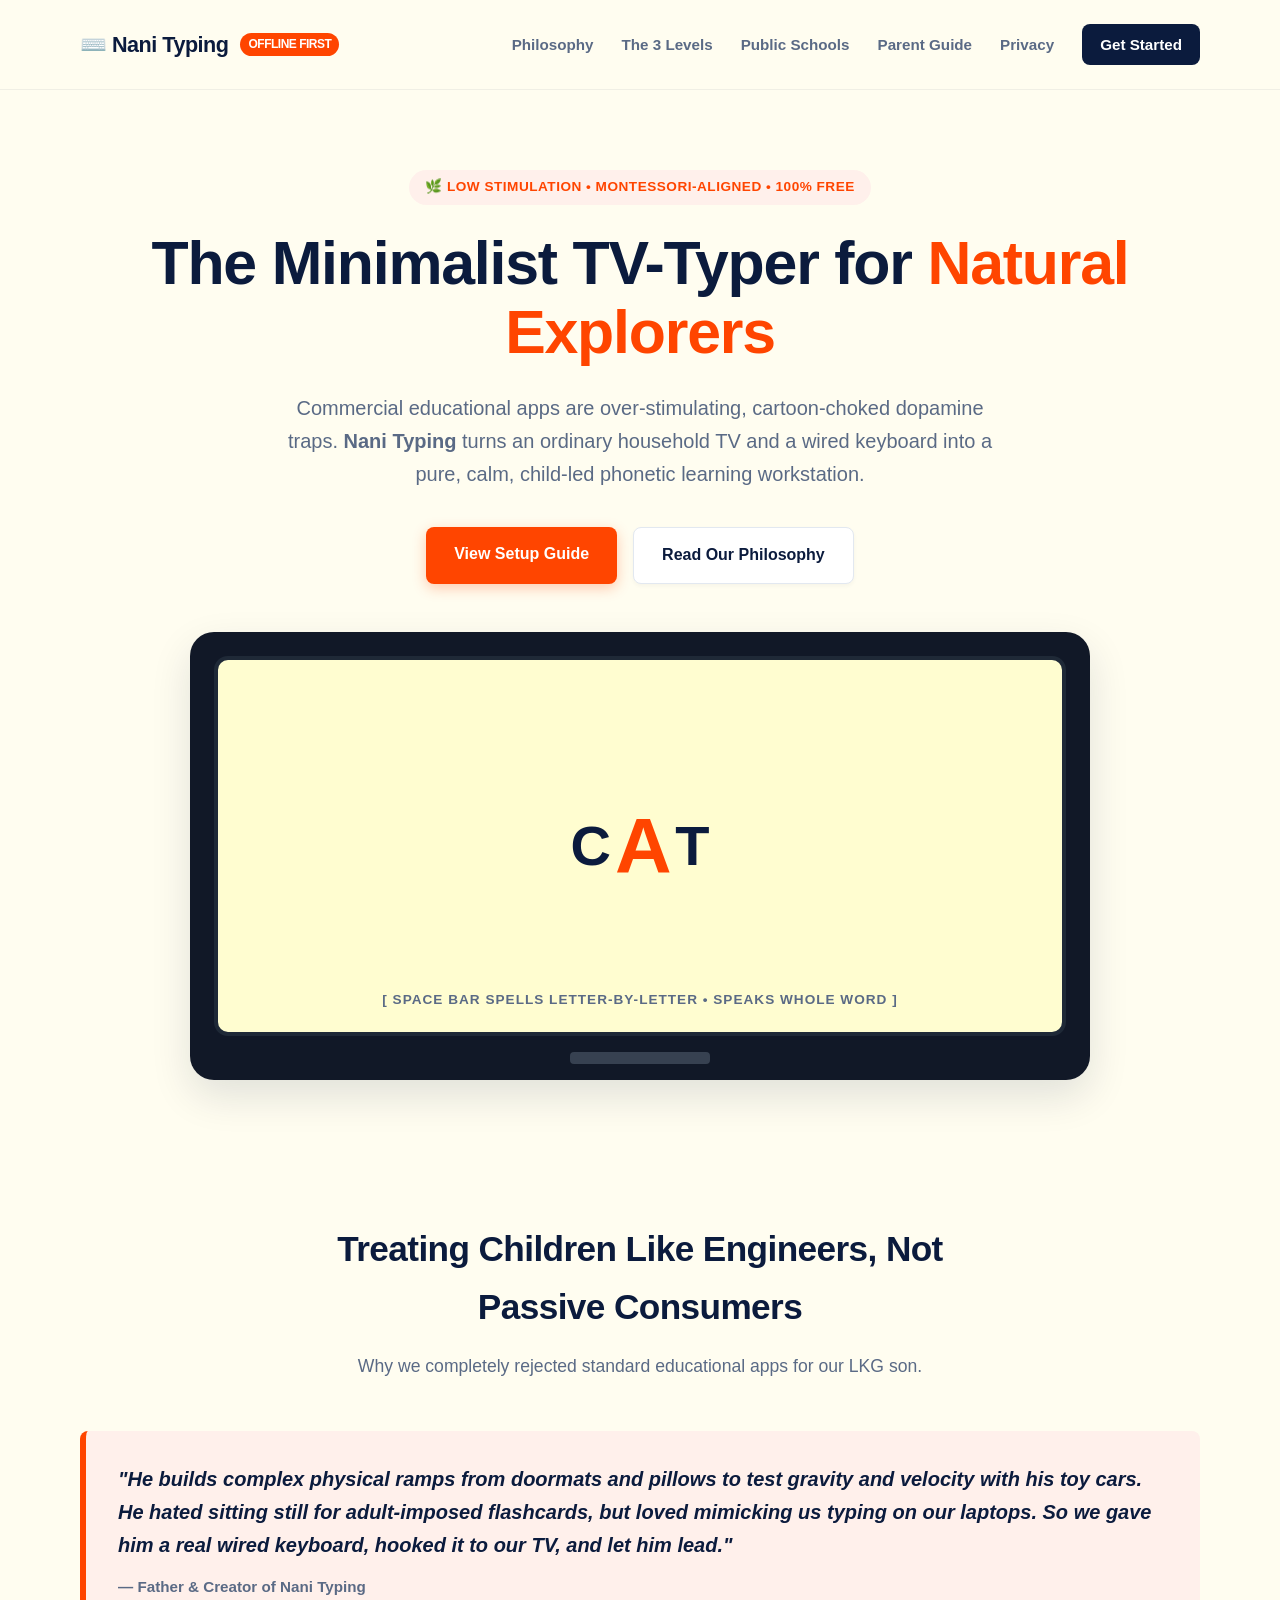
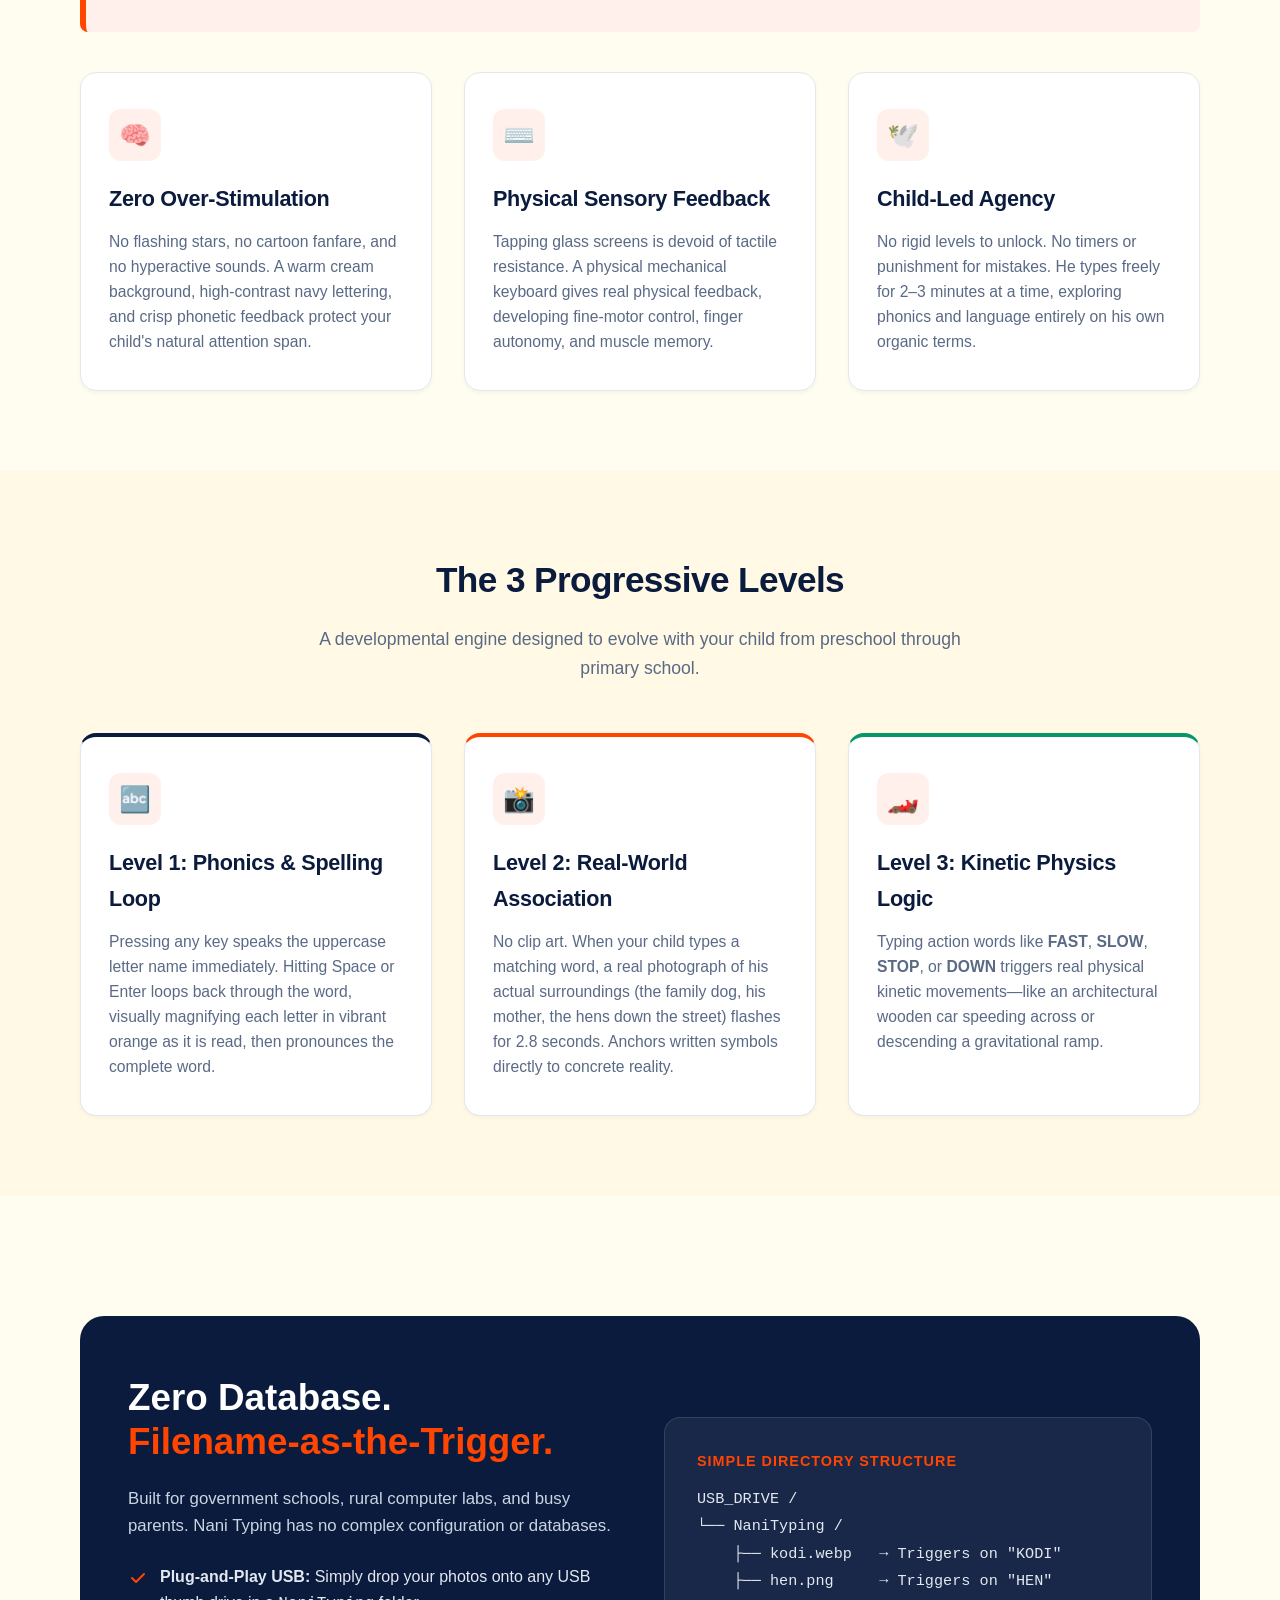
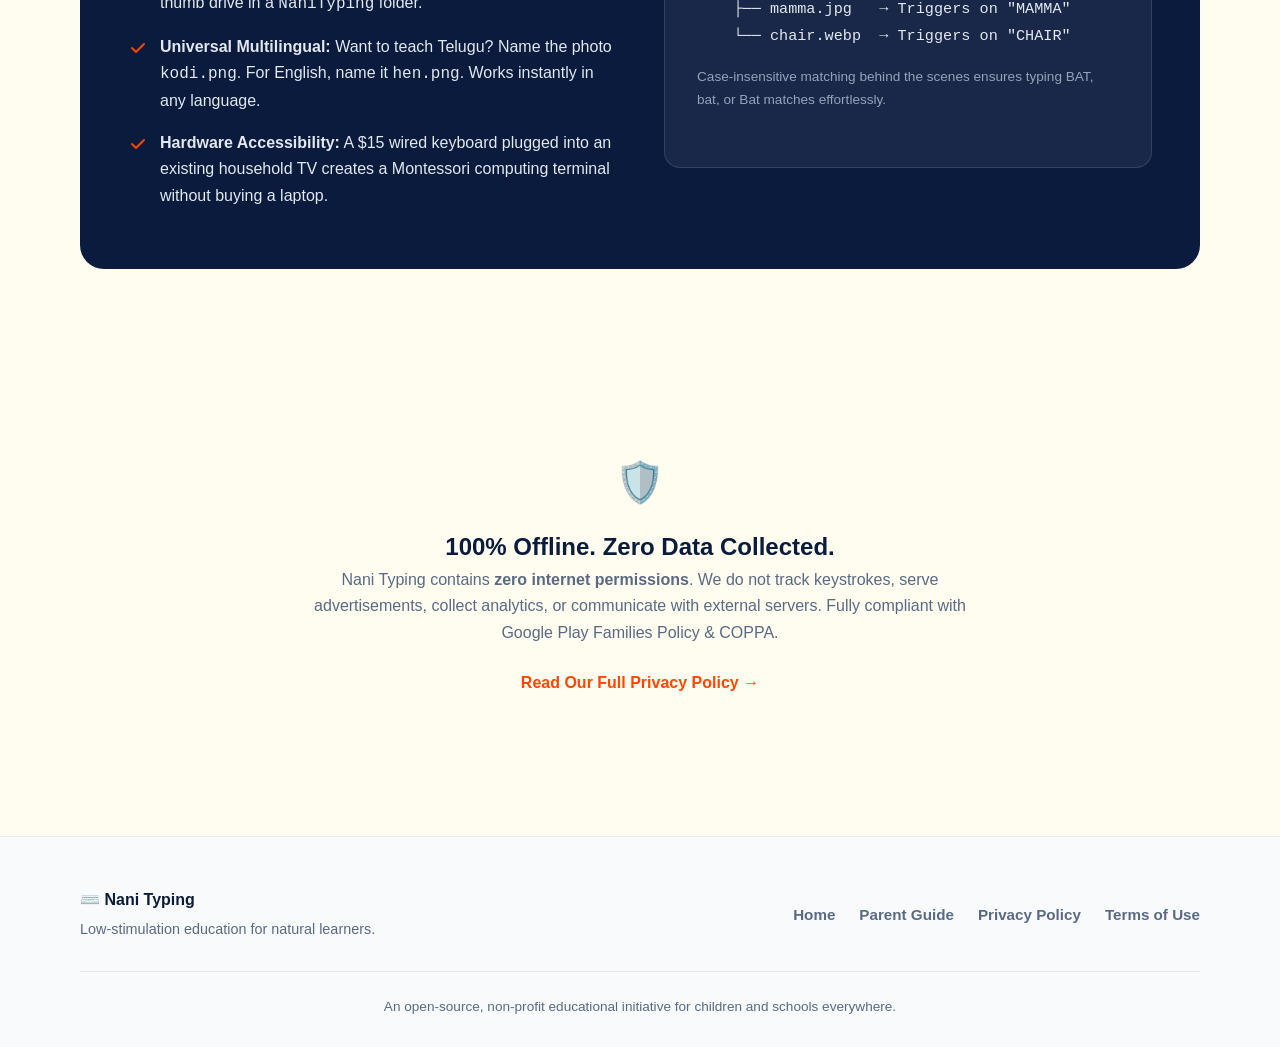
==== website/index.html @ 61b379a6 "feat: initial commit of Nani Typing (Levels 1-3, website, and docs)" ====
<!DOCTYPE html>
<html lang="en">
<head>
  <meta charset="UTF-8">
  <meta name="viewport" content="width=device-width, initial-scale=1.0">
  <title>Nani Typing — The Minimalist TV-Typer for Young Explorers</title>
  <meta name="description" content="A low-stimulation, child-led phonetic typing terminal for Android TV and physical keyboards. Zero cartoons, zero ads, 100% offline.">
  <link rel="stylesheet" href="styles.css">
  <link rel="icon" href="data:image/svg+xml,<svg xmlns='http://www.w3.org/2000/svg' viewBox='0 0 100 100'><text y='.9em' font-size='90'>⌨️</text></svg>">
</head>
<body>

  <!-- Site Navigation -->
  <header class="site-header">
    <div class="container nav-wrap">
      <a href="index.html" class="brand">
        ⌨️ Nani Typing <span class="brand-badge">Offline First</span>
      </a>
      <nav class="main-nav">
        <a href="#philosophy">Philosophy</a>
        <a href="#features">The 3 Levels</a>
        <a href="#schools">Public Schools</a>
        <a href="guide.html">Parent Guide</a>
        <a href="privacy.html">Privacy</a>
        <a href="guide.html" class="btn-nav">Get Started</a>
      </nav>
    </div>
  </header>

  <!-- Hero Section -->
  <section class="hero">
    <div class="container">
      <div class="hero-pill">🌿 Low Stimulation • Montessori-Aligned • 100% Free</div>
      <h1>The Minimalist TV-Typer for <span class="highlight">Natural Explorers</span></h1>
      <p class="lead">
        Commercial educational apps are over-stimulating, cartoon-choked dopamine traps. 
        <strong>Nani Typing</strong> turns an ordinary household TV and a wired keyboard into a pure, calm, child-led phonetic learning workstation.
      </p>

      <div class="hero-actions">
        <a href="guide.html" class="btn-primary">View Setup Guide</a>
        <a href="#philosophy" class="btn-secondary">Read Our Philosophy</a>
      </div>

      <!-- TV Mockup Stage -->
      <div class="tv-stage">
        <div class="tv-screen">
          <div class="screen-text">
            <span class="screen-letter">C</span>
            <span class="screen-letter active">A</span>
            <span class="screen-letter">T</span>
          </div>
          <!-- Kinetic tactile indicator -->
          <div style="position: absolute; bottom: 20px; font-size: 0.85rem; color: #5A6A85; font-weight: 700; text-transform: uppercase; letter-spacing: 1px;">
            [ Space bar spells letter-by-letter &bull; Speaks whole word ]
          </div>
        </div>
        <div class="tv-stand"></div>
      </div>
    </div>
  </section>

  <!-- Philosophy & Origin Story -->
  <section id="philosophy">
    <div class="container">
      <div class="section-head">
        <h2>Treating Children Like Engineers, Not Passive Consumers</h2>
        <p>Why we completely rejected standard educational apps for our LKG son.</p>
      </div>

      <div class="quote-box">
        <p>
          "He builds complex physical ramps from doormats and pillows to test gravity and velocity with his toy cars. 
          He hated sitting still for adult-imposed flashcards, but loved mimicking us typing on our laptops. 
          So we gave him a real wired keyboard, hooked it to our TV, and let him lead."
        </p>
        <cite>— Father & Creator of Nani Typing</cite>
      </div>

      <div class="grid-3">
        <div class="card">
          <div class="card-icon">🧠</div>
          <h3>Zero Over-Stimulation</h3>
          <p>
            No flashing stars, no cartoon fanfare, and no hyperactive sounds. A warm cream background, high-contrast navy lettering, and crisp phonetic feedback protect your child's natural attention span.
          </p>
        </div>

        <div class="card">
          <div class="card-icon">⌨️</div>
          <h3>Physical Sensory Feedback</h3>
          <p>
            Tapping glass screens is devoid of tactile resistance. A physical mechanical keyboard gives real physical feedback, developing fine-motor control, finger autonomy, and muscle memory.
          </p>
        </div>

        <div class="card">
          <div class="card-icon">🕊️</div>
          <h3>Child-Led Agency</h3>
          <p>
            No rigid levels to unlock. No timers or punishment for mistakes. He types freely for 2–3 minutes at a time, exploring phonics and language entirely on his own organic terms.
          </p>
        </div>
      </div>
    </div>
  </section>

  <!-- The 3 Progressive Levels -->
  <section id="features" style="background: #FFF9E6;">
    <div class="container">
      <div class="section-head">
        <h2>The 3 Progressive Levels</h2>
        <p>A developmental engine designed to evolve with your child from preschool through primary school.</p>
      </div>

      <div class="grid-3">
        <div class="card" style="border-top: 4px solid var(--text-navy);">
          <div class="card-icon">🔤</div>
          <h3>Level 1: Phonics & Spelling Loop</h3>
          <p>
            Pressing any key speaks the uppercase letter name immediately. Hitting Space or Enter loops back through the word, visually magnifying each letter in vibrant orange as it is read, then pronounces the complete word.
          </p>
        </div>

        <div class="card" style="border-top: 4px solid var(--accent-orange);">
          <div class="card-icon">📸</div>
          <h3>Level 2: Real-World Association</h3>
          <p>
            No clip art. When your child types a matching word, a real photograph of his actual surroundings (the family dog, his mother, the hens down the street) flashes for 2.8 seconds. Anchors written symbols directly to concrete reality.
          </p>
        </div>

        <div class="card" style="border-top: 4px solid #059669;">
          <div class="card-icon">🏎️</div>
          <h3>Level 3: Kinetic Physics Logic</h3>
          <p>
            Typing action words like <strong>FAST</strong>, <strong>SLOW</strong>, <strong>STOP</strong>, or <strong>DOWN</strong> triggers real physical kinetic movements—like an architectural wooden car speeding across or descending a gravitational ramp.
          </p>
        </div>
      </div>
    </div>
  </section>

  <!-- Public Schools & Zero-Maintenance Architecture -->
  <section id="schools">
    <div class="container">
      <div class="arch-box">
        <div>
          <h2>Zero Database.<br><span>Filename-as-the-Trigger.</span></h2>
          <p>
            Built for government schools, rural computer labs, and busy parents. Nani Typing has no complex configuration or databases.
          </p>
          <ul class="arch-points">
            <li>
              <svg width="20" height="20" fill="currentColor" viewBox="0 0 20 20"><path fill-rule="evenodd" d="M16.707 5.293a1 1 0 010 1.414l-8 8a1 1 0 01-1.414 0l-4-4a1 1 0 011.414-1.414L8 12.586l7.293-7.293a1 1 0 011.414 0z" clip-rule="evenodd"></path></svg>
              <span><strong>Plug-and-Play USB:</strong> Simply drop your photos onto any USB thumb drive in a <code>NaniTyping</code> folder.</span>
            </li>
            <li>
              <svg width="20" height="20" fill="currentColor" viewBox="0 0 20 20"><path fill-rule="evenodd" d="M16.707 5.293a1 1 0 010 1.414l-8 8a1 1 0 01-1.414 0l-4-4a1 1 0 011.414-1.414L8 12.586l7.293-7.293a1 1 0 011.414 0z" clip-rule="evenodd"></path></svg>
              <span><strong>Universal Multilingual:</strong> Want to teach Telugu? Name the photo <code>kodi.png</code>. For English, name it <code>hen.png</code>. Works instantly in any language.</span>
            </li>
            <li>
              <svg width="20" height="20" fill="currentColor" viewBox="0 0 20 20"><path fill-rule="evenodd" d="M16.707 5.293a1 1 0 010 1.414l-8 8a1 1 0 01-1.414 0l-4-4a1 1 0 011.414-1.414L8 12.586l7.293-7.293a1 1 0 011.414 0z" clip-rule="evenodd"></path></svg>
              <span><strong>Hardware Accessibility:</strong> A $15 wired keyboard plugged into an existing household TV creates a Montessori computing terminal without buying a laptop.</span>
            </li>
          </ul>
        </div>
        <div style="background: rgba(255,255,255,0.06); padding: 32px; border-radius: 16px; border: 1px solid rgba(255,255,255,0.12);">
          <h4 style="color: var(--accent-orange); font-size: 0.9rem; text-transform: uppercase; margin-bottom: 12px; letter-spacing: 1px;">Simple Directory Structure</h4>
          <pre style="color: #E2E8F0; font-family: monospace; font-size: 0.95rem; line-height: 1.8;">
USB_DRIVE /
└── NaniTyping /
    ├── kodi.webp   → Triggers on "KODI"
    ├── hen.png     → Triggers on "HEN"
    ├── mamma.jpg   → Triggers on "MAMMA"
    └── chair.webp  → Triggers on "CHAIR"</pre>
          <p style="font-size: 0.85rem; color: #94A3B8; margin-top: 16px;">
            Case-insensitive matching behind the scenes ensures typing BAT, bat, or Bat matches effortlessly.
          </p>
        </div>
      </div>
    </div>
  </section>

  <!-- Privacy & Trust -->
  <section style="text-align: center; padding: 60px 0;">
    <div class="container" style="max-width: 680px;">
      <div style="font-size: 2.5rem; margin-bottom: 12px;">🛡️</div>
      <h2>100% Offline. Zero Data Collected.</h2>
      <p style="color: var(--text-muted); margin-bottom: 24px;">
        Nani Typing contains <strong>zero internet permissions</strong>. We do not track keystrokes, serve advertisements, collect analytics, or communicate with external servers. Fully compliant with Google Play Families Policy & COPPA.
      </p>
      <a href="privacy.html" style="color: var(--accent-orange); font-weight: 700; text-decoration: none;">Read Our Full Privacy Policy &rarr;</a>
    </div>
  </section>

  <!-- Site Footer -->
  <footer class="site-footer">
    <div class="container">
      <div class="footer-wrap">
        <div>
          <strong>⌨️ Nani Typing</strong>
          <p style="font-size: 0.9rem; color: var(--text-muted); margin-top: 4px;">Low-stimulation education for natural learners.</p>
        </div>
        <div class="footer-links">
          <a href="index.html">Home</a>
          <a href="guide.html">Parent Guide</a>
          <a href="privacy.html">Privacy Policy</a>
          <a href="terms.html">Terms of Use</a>
        </div>
      </div>
      <div class="footer-copy">
        An open-source, non-profit educational initiative for children and schools everywhere.
      </div>
    </div>
  </footer>

</body>
</html>
---- website/styles.css ----
/* ==========================================================================
   Nani Typing — Minimalist Design System
   Aesthetic: Warm cream, deep navy, energetic tactile orange, high contrast.
   Zero cartoon over-stimulation; clean architectural clarity.
   ========================================================================== */

:root {
  --bg-cream: #FFFDF0;
  --bg-card: #FFFFFF;
  --text-navy: #0B1B3D;
  --text-muted: #5A6A85;
  --accent-orange: #FF4500;
  --accent-orange-soft: #FFF0EB;
  --border-subtle: #E2E8F0;
  --shadow-sm: 0 2px 4px rgba(11, 27, 61, 0.04);
  --shadow-md: 0 8px 24px rgba(11, 27, 61, 0.08);
  --shadow-lg: 0 16px 40px rgba(11, 27, 61, 0.12);
  --radius-sm: 8px;
  --radius-md: 16px;
  --radius-lg: 24px;
  --font-sans: -apple-system, BlinkMacSystemFont, "Segoe UI", Roboto, "Helvetica Neue", Arial, sans-serif;
  --max-width: 1120px;
}

* {
  box-sizing: border-box;
  margin: 0;
  padding: 0;
}

body {
  font-family: var(--font-sans);
  background-color: var(--bg-cream);
  color: var(--text-navy);
  line-height: 1.65;
  -webkit-font-smoothing: antialiased;
}

/* Container */
.container {
  width: 90%;
  max-width: var(--max-width);
  margin: 0 auto;
}

/* Header & Nav */
header.site-header {
  padding: 24px 0;
  border-bottom: 1px solid rgba(11, 27, 61, 0.06);
  background: var(--bg-cream);
  position: sticky;
  top: 0;
  z-index: 100;
  backdrop-filter: blur(12px);
}

.nav-wrap {
  display: flex;
  align-items: center;
  justify-content: space-between;
}

.brand {
  display: flex;
  align-items: center;
  gap: 12px;
  text-decoration: none;
  color: var(--text-navy);
  font-weight: 900;
  font-size: 1.35rem;
  letter-spacing: -0.5px;
}

.brand-badge {
  background: var(--accent-orange);
  color: #fff;
  font-size: 0.75rem;
  padding: 2px 8px;
  border-radius: 99px;
  font-weight: 700;
  text-transform: uppercase;
}

nav.main-nav {
  display: flex;
  gap: 28px;
  align-items: center;
}

nav.main-nav a {
  text-decoration: none;
  color: var(--text-muted);
  font-weight: 600;
  font-size: 0.95rem;
  transition: color 0.15s ease;
}

nav.main-nav a:hover,
nav.main-nav a.active {
  color: var(--text-navy);
}

.btn-nav {
  background: var(--text-navy);
  color: #fff !important;
  padding: 8px 18px;
  border-radius: var(--radius-sm);
  transition: background 0.15s ease;
}

.btn-nav:hover {
  background: #152C5B !important;
}

/* Hero Section */
.hero {
  padding: 80px 0 60px;
  text-align: center;
}

.hero-pill {
  display: inline-flex;
  align-items: center;
  gap: 8px;
  padding: 6px 16px;
  background: var(--accent-orange-soft);
  color: var(--accent-orange);
  font-size: 0.85rem;
  font-weight: 700;
  border-radius: 99px;
  margin-bottom: 24px;
  text-transform: uppercase;
  letter-spacing: 0.5px;
}

.hero h1 {
  font-size: clamp(2.4rem, 5vw, 3.8rem);
  font-weight: 900;
  line-height: 1.15;
  letter-spacing: -1.2px;
  margin-bottom: 24px;
  color: var(--text-navy);
}

.hero h1 span.highlight {
  color: var(--accent-orange);
}

.hero p.lead {
  font-size: 1.25rem;
  color: var(--text-muted);
  max-width: 740px;
  margin: 0 auto 36px;
  font-weight: 450;
}

.hero-actions {
  display: flex;
  justify-content: center;
  gap: 16px;
  flex-wrap: wrap;
  margin-bottom: 48px;
}

.btn-primary {
  background: var(--accent-orange);
  color: #fff;
  text-decoration: none;
  font-weight: 700;
  padding: 14px 28px;
  border-radius: var(--radius-sm);
  box-shadow: 0 4px 14px rgba(255, 69, 0, 0.28);
  transition: transform 0.15s ease, background 0.15s ease;
}

.btn-primary:hover {
  background: #E03D00;
  transform: translateY(-2px);
}

.btn-secondary {
  background: #FFFFFF;
  color: var(--text-navy);
  border: 1px solid var(--border-subtle);
  text-decoration: none;
  font-weight: 700;
  padding: 14px 28px;
  border-radius: var(--radius-sm);
  box-shadow: var(--shadow-sm);
  transition: transform 0.15s ease, background 0.15s ease;
}

.btn-secondary:hover {
  background: #F8FAFC;
  transform: translateY(-2px);
}

/* TV Frame Mockup Simulation */
.tv-stage {
  max-width: 900px;
  margin: 0 auto;
  background: #111827;
  border-radius: var(--radius-lg);
  padding: 24px 24px 16px;
  box-shadow: var(--shadow-lg);
}

.tv-screen {
  background: #FFFDD0; /* App cream canvas */
  border-radius: 14px;
  height: 380px;
  display: flex;
  flex-direction: column;
  align-items: center;
  justify-content: center;
  position: relative;
  overflow: hidden;
  border: 4px solid #1F2937;
}

.tv-stand {
  width: 140px;
  height: 12px;
  background: #374151;
  margin: 16px auto 0;
  border-radius: 4px;
}

.screen-text {
  font-size: clamp(2rem, 5vw, 3.5rem);
  font-weight: 900;
  color: var(--text-navy);
  display: flex;
  gap: 12px;
}

.screen-letter {
  display: inline-block;
  transition: transform 0.2s, color 0.2s;
}

.screen-letter.active {
  color: var(--accent-orange);
  transform: scale(1.4);
}

.screen-photo-card {
  position: absolute;
  background: #fff;
  padding: 16px;
  border-radius: 16px;
  box-shadow: 0 10px 30px rgba(0,0,0,0.18);
  text-align: center;
  animation: popIn 0.3s ease-out;
}

.screen-photo-card img {
  width: 160px;
  height: 110px;
  object-fit: cover;
  border-radius: 10px;
}

.screen-photo-card span {
  display: block;
  font-weight: 800;
  color: var(--text-navy);
  margin-top: 8px;
  font-size: 0.9rem;
}

@keyframes popIn {
  from { opacity: 0; transform: scale(0.85); }
  to { opacity: 1; transform: scale(1); }
}

/* Section styling */
section {
  padding: 80px 0;
}

.section-head {
  text-align: center;
  max-width: 680px;
  margin: 0 auto 50px;
}

.section-head h2 {
  font-size: 2.2rem;
  font-weight: 900;
  letter-spacing: -0.6px;
  margin-bottom: 16px;
}

.section-head p {
  color: var(--text-muted);
  font-size: 1.1rem;
}

/* Feature Grid */
.grid-3 {
  display: grid;
  grid-template-columns: repeat(auto-fit, minmax(300px, 1fr));
  gap: 32px;
}

.card {
  background: var(--bg-card);
  border: 1px solid var(--border-subtle);
  border-radius: var(--radius-md);
  padding: 36px 28px;
  box-shadow: var(--shadow-sm);
  transition: transform 0.2s ease, box-shadow 0.2s ease;
}

.card:hover {
  transform: translateY(-4px);
  box-shadow: var(--shadow-md);
}

.card-icon {
  width: 52px;
  height: 52px;
  border-radius: 12px;
  background: var(--accent-orange-soft);
  color: var(--accent-orange);
  display: flex;
  align-items: center;
  justify-content: center;
  font-size: 1.6rem;
  margin-bottom: 20px;
}

.card h3 {
  font-size: 1.35rem;
  font-weight: 800;
  margin-bottom: 12px;
  letter-spacing: -0.3px;
}

.card p {
  color: var(--text-muted);
  font-size: 0.98rem;
  line-height: 1.6;
}

/* Architecture Highlight Box */
.arch-box {
  background: var(--text-navy);
  color: #fff;
  border-radius: var(--radius-lg);
  padding: 60px 48px;
  margin: 40px 0;
  display: grid;
  grid-template-columns: 1fr 1fr;
  gap: 48px;
  align-items: center;
}

.arch-box h2 {
  font-size: 2.3rem;
  font-weight: 900;
  line-height: 1.2;
  margin-bottom: 20px;
}

.arch-box h2 span {
  color: var(--accent-orange);
}

.arch-box p {
  color: #CBD5E1;
  font-size: 1.05rem;
  margin-bottom: 24px;
}

.arch-points {
  list-style: none;
  display: flex;
  flex-direction: column;
  gap: 16px;
}

.arch-points li {
  display: flex;
  gap: 12px;
  align-items: flex-start;
  color: #E2E8F0;
  font-size: 1rem;
}

.arch-points li svg {
  flex-shrink: 0;
  margin-top: 4px;
  color: var(--accent-orange);
}

/* Philosophy Callout */
.quote-box {
  background: var(--accent-orange-soft);
  border-left: 6px solid var(--accent-orange);
  border-radius: var(--radius-sm);
  padding: 32px;
  margin: 40px 0;
}

.quote-box p {
  font-size: 1.25rem;
  font-weight: 600;
  color: var(--text-navy);
  font-style: italic;
  margin-bottom: 12px;
}

.quote-box cite {
  font-size: 0.95rem;
  color: var(--text-muted);
  font-style: normal;
  font-weight: 700;
}

/* Legal & Doc Content Pages */
.legal-content {
  max-width: 820px;
  margin: 60px auto;
  background: var(--bg-card);
  padding: 48px 40px;
  border-radius: var(--radius-md);
  border: 1px solid var(--border-subtle);
  box-shadow: var(--shadow-sm);
}

.legal-content h1 {
  font-size: 2.4rem;
  font-weight: 900;
  margin-bottom: 12px;
  letter-spacing: -0.5px;
}

.legal-content .meta {
  color: var(--text-muted);
  font-size: 0.95rem;
  margin-bottom: 36px;
  padding-bottom: 20px;
  border-bottom: 1px solid var(--border-subtle);
}

.legal-content h2 {
  font-size: 1.5rem;
  font-weight: 800;
  margin: 32px 0 16px;
  color: var(--text-navy);
}

.legal-content p, .legal-content li {
  font-size: 1.05rem;
  color: #334155;
  margin-bottom: 16px;
}

.legal-content ul {
  padding-left: 24px;
  margin-bottom: 24px;
}

/* Footer */
footer.site-footer {
  border-top: 1px solid rgba(11, 27, 61, 0.08);
  padding: 50px 0 30px;
  background: #F8FAFC;
  margin-top: 80px;
}

.footer-wrap {
  display: flex;
  justify-content: space-between;
  align-items: center;
  flex-wrap: wrap;
  gap: 20px;
  margin-bottom: 30px;
}

.footer-links {
  display: flex;
  gap: 24px;
}

.footer-links a {
  text-decoration: none;
  color: var(--text-muted);
  font-size: 0.95rem;
  font-weight: 600;
}

.footer-links a:hover {
  color: var(--text-navy);
}

.footer-copy {
  text-align: center;
  color: var(--text-muted);
  font-size: 0.85rem;
  border-top: 1px solid var(--border-subtle);
  padding-top: 24px;
}

/* Responsive */
@media (max-width: 860px) {
  .arch-box {
    grid-template-columns: 1fr;
    padding: 36px 24px;
  }
  .tv-screen {
    height: 280px;
  }
}
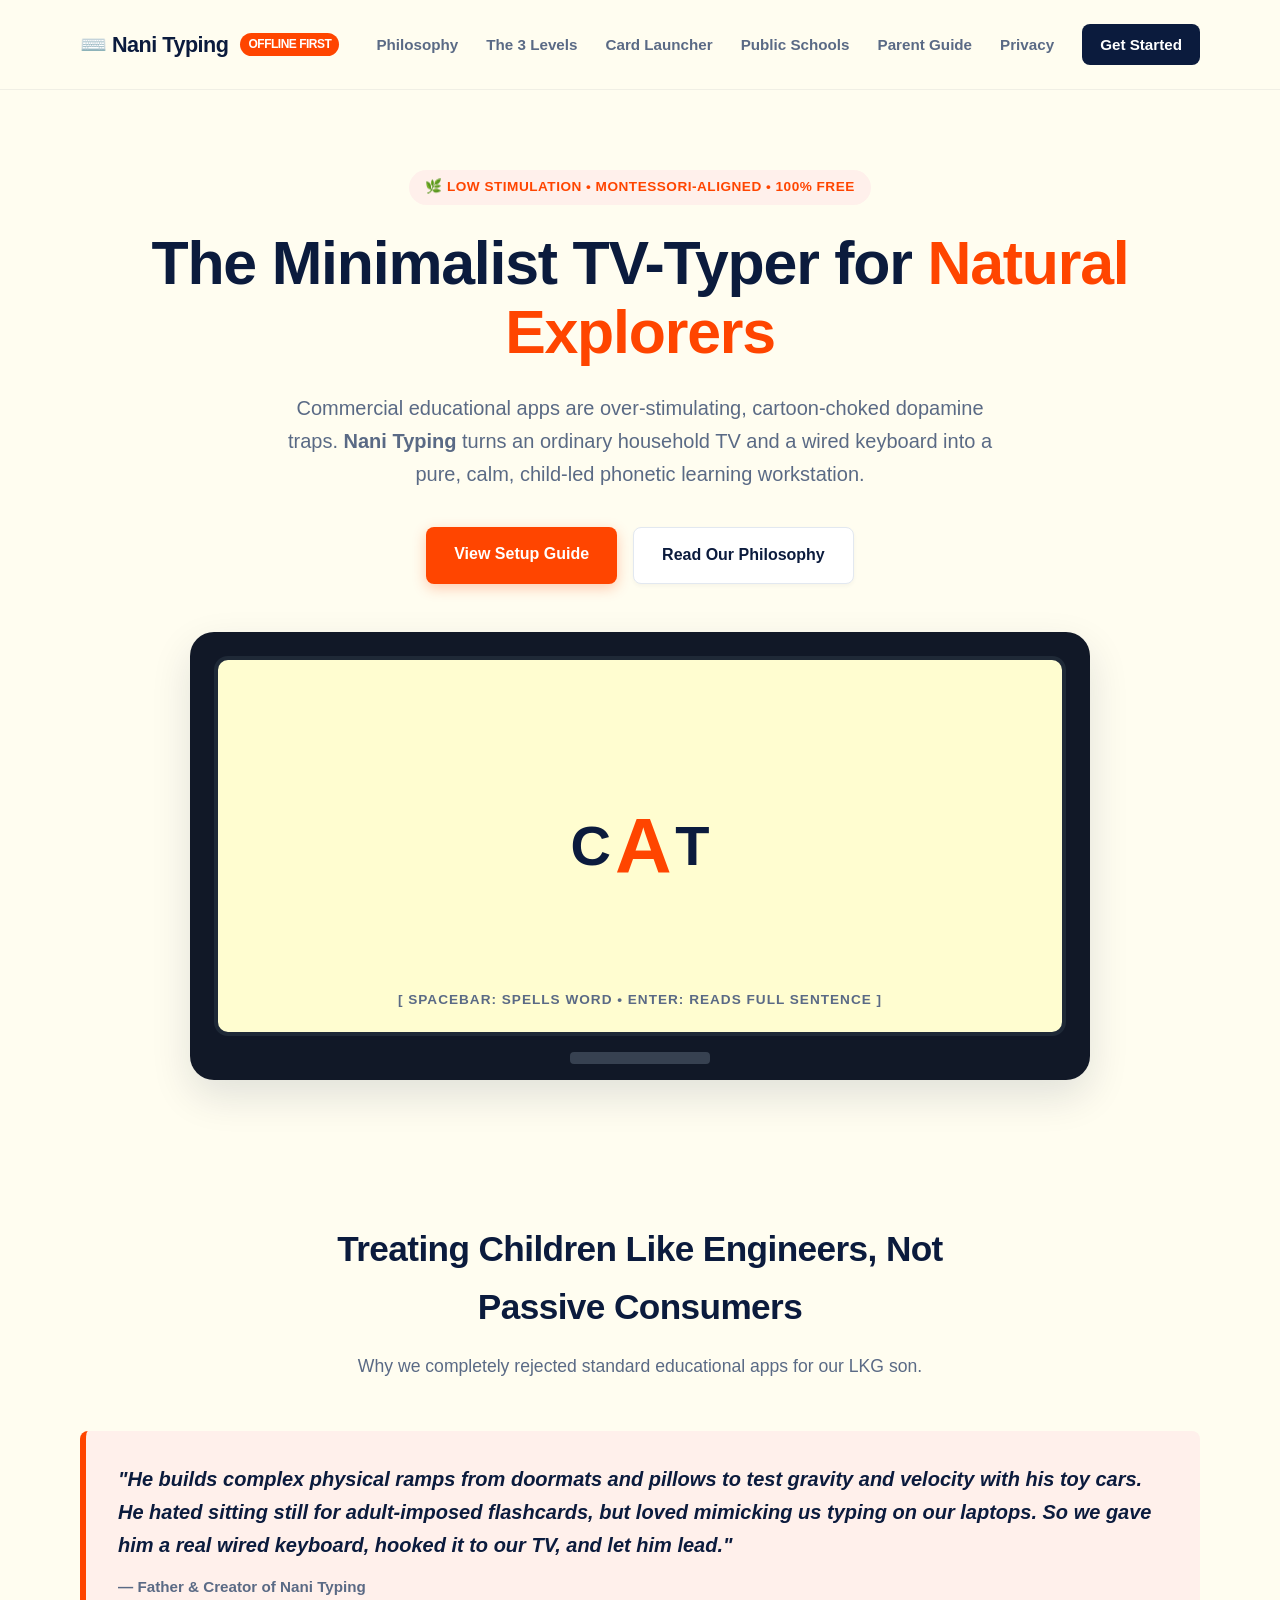
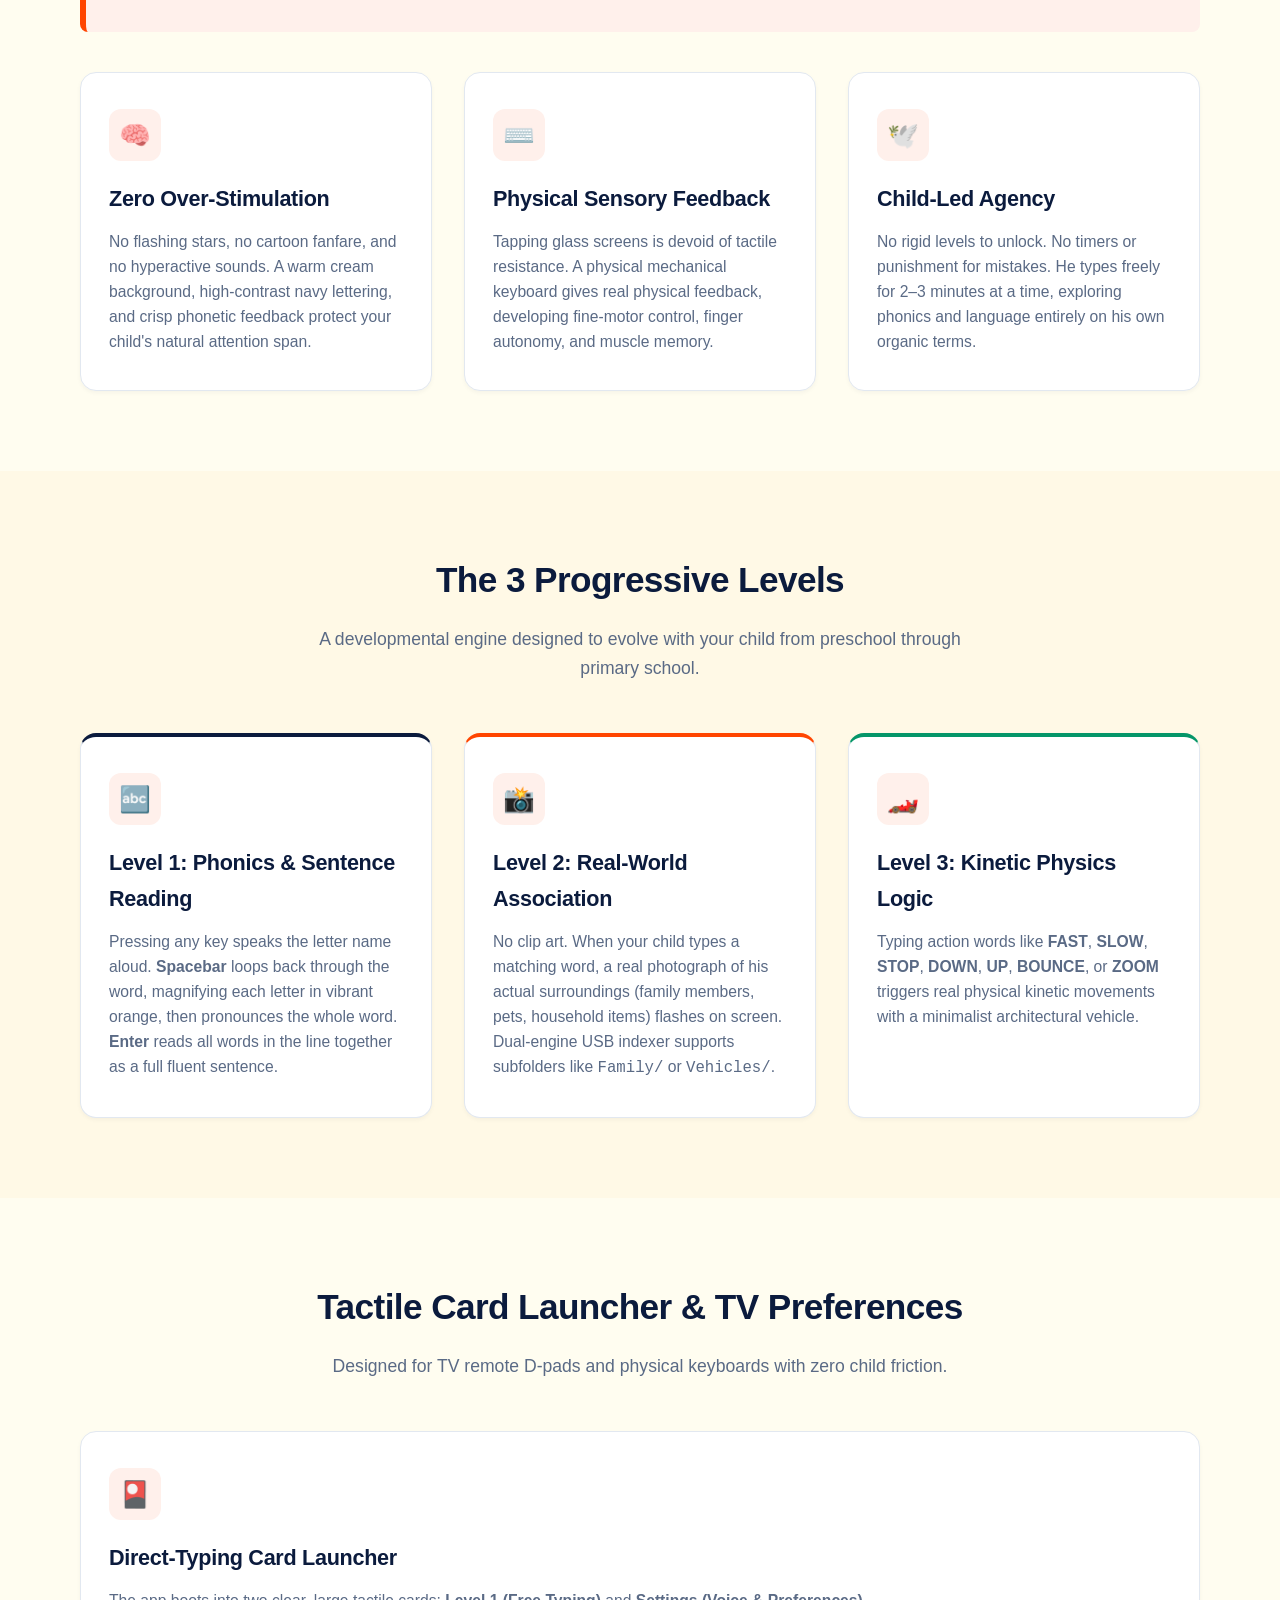
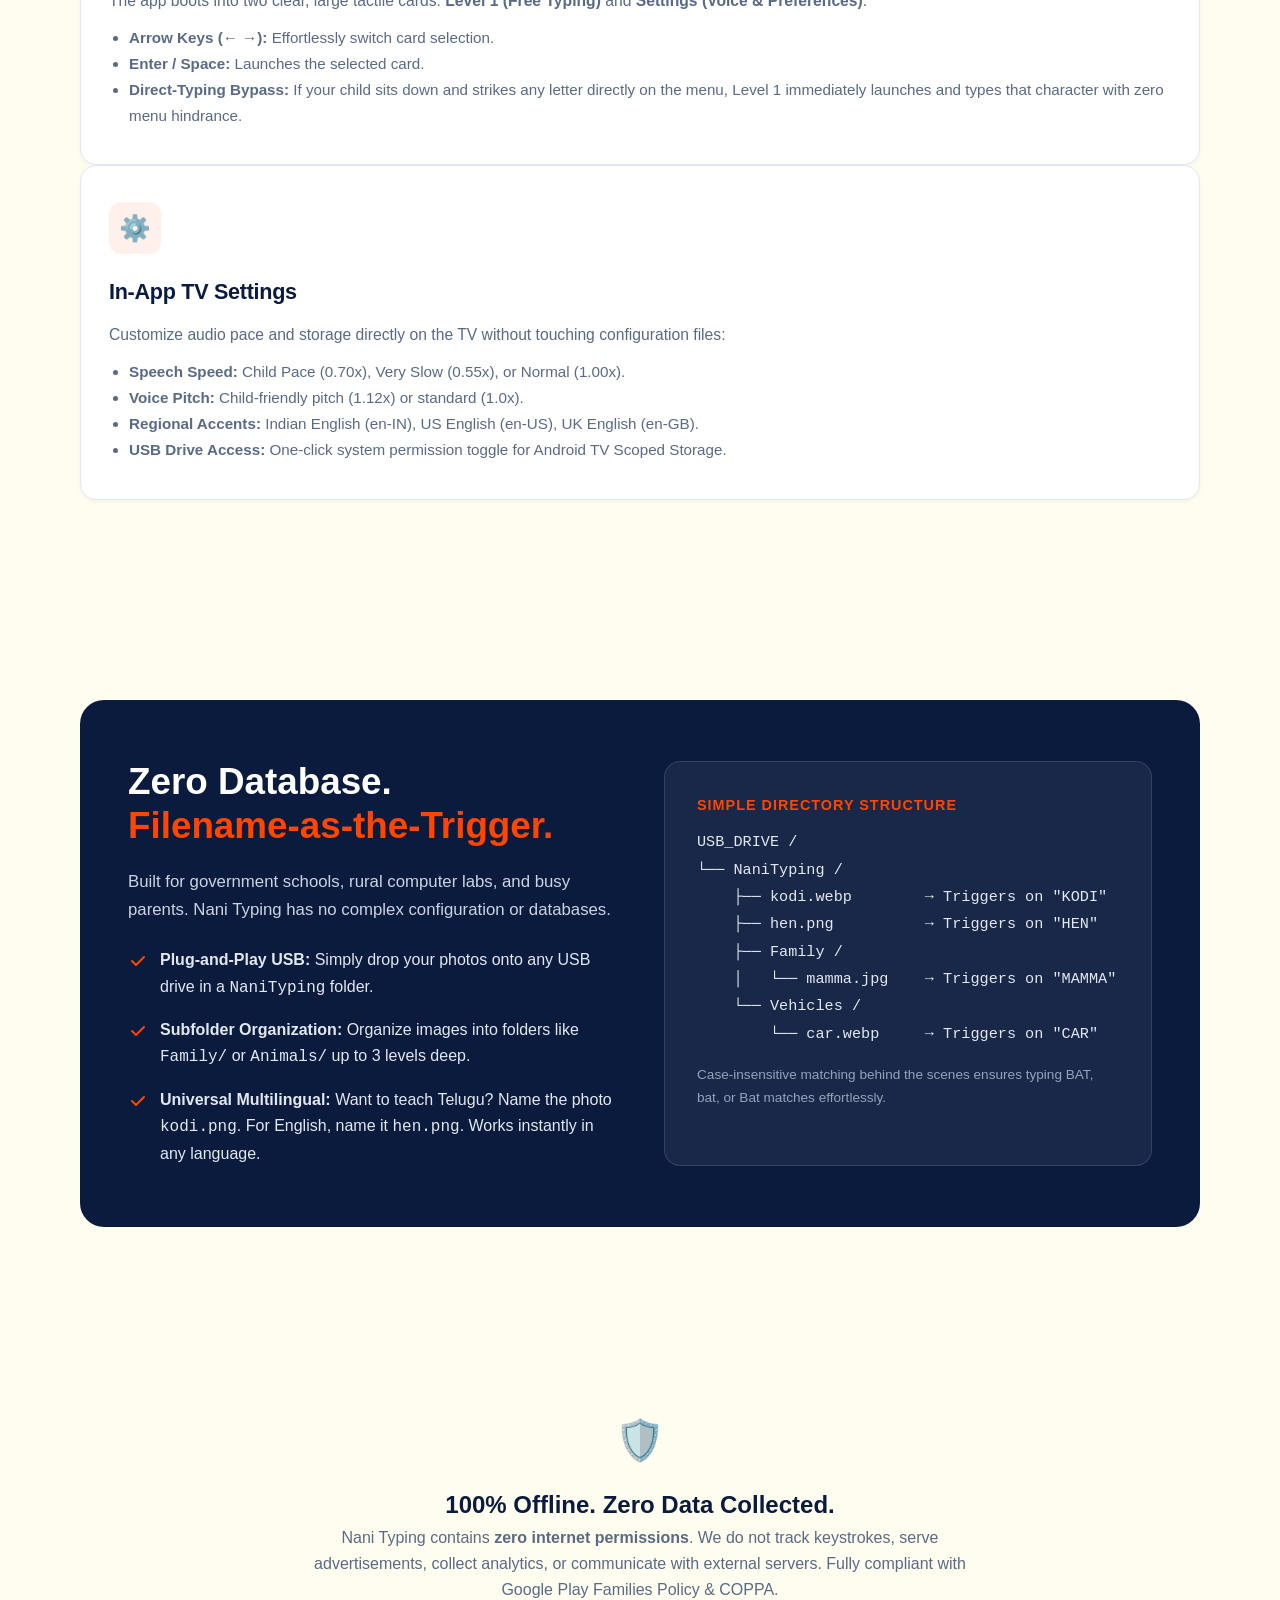
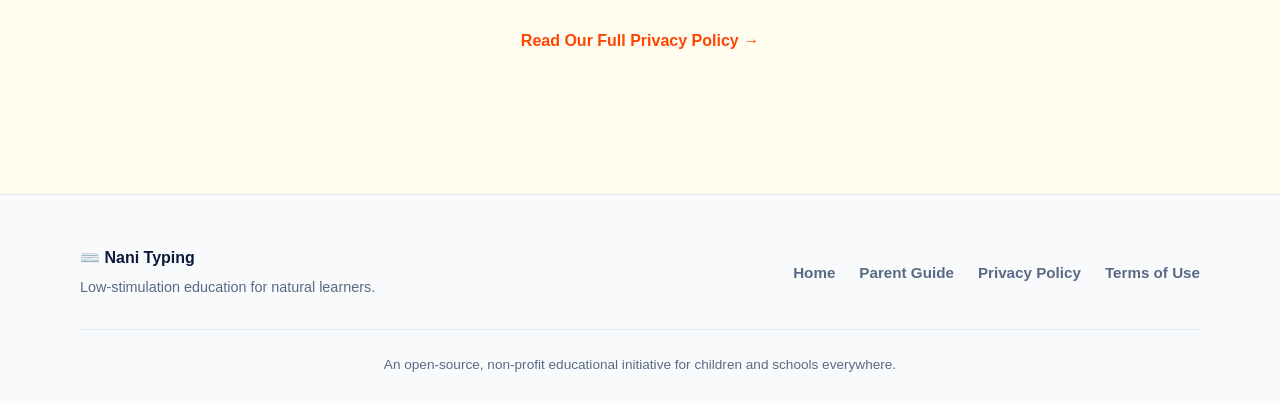
==== commit 4f024d43: "docs: Update README, USB setup guide, and website pages for Card Launcher, Sentence Reading, and USB" ====
--- a/website/index.html
+++ b/website/index.html
@@ -19,6 +19,7 @@
       <nav class="main-nav">
         <a href="#philosophy">Philosophy</a>
         <a href="#features">The 3 Levels</a>
+        <a href="#launcher">Card Launcher</a>
         <a href="#schools">Public Schools</a>
         <a href="guide.html">Parent Guide</a>
         <a href="privacy.html">Privacy</a>
@@ -52,7 +53,7 @@
           </div>
           <!-- Kinetic tactile indicator -->
           <div style="position: absolute; bottom: 20px; font-size: 0.85rem; color: #5A6A85; font-weight: 700; text-transform: uppercase; letter-spacing: 1px;">
-            [ Space bar spells letter-by-letter &bull; Speaks whole word ]
+            [ Spacebar: Spells Word • Enter: Reads Full Sentence ]
           </div>
         </div>
         <div class="tv-stand"></div>
@@ -116,9 +117,9 @@
       <div class="grid-3">
         <div class="card" style="border-top: 4px solid var(--text-navy);">
           <div class="card-icon">🔤</div>
-          <h3>Level 1: Phonics & Spelling Loop</h3>
-          <p>
-            Pressing any key speaks the uppercase letter name immediately. Hitting Space or Enter loops back through the word, visually magnifying each letter in vibrant orange as it is read, then pronounces the complete word.
+          <h3>Level 1: Phonics & Sentence Reading</h3>
+          <p>
+            Pressing any key speaks the letter name aloud. <strong>Spacebar</strong> loops back through the word, magnifying each letter in vibrant orange, then pronounces the whole word. <strong>Enter</strong> reads all words in the line together as a full fluent sentence.
           </p>
         </div>
 
@@ -126,7 +127,7 @@
           <div class="card-icon">📸</div>
           <h3>Level 2: Real-World Association</h3>
           <p>
-            No clip art. When your child types a matching word, a real photograph of his actual surroundings (the family dog, his mother, the hens down the street) flashes for 2.8 seconds. Anchors written symbols directly to concrete reality.
+            No clip art. When your child types a matching word, a real photograph of his actual surroundings (family members, pets, household items) flashes on screen. Dual-engine USB indexer supports subfolders like <code>Family/</code> or <code>Vehicles/</code>.
           </p>
         </div>
 
@@ -134,8 +135,47 @@
           <div class="card-icon">🏎️</div>
           <h3>Level 3: Kinetic Physics Logic</h3>
           <p>
-            Typing action words like <strong>FAST</strong>, <strong>SLOW</strong>, <strong>STOP</strong>, or <strong>DOWN</strong> triggers real physical kinetic movements—like an architectural wooden car speeding across or descending a gravitational ramp.
-          </p>
+            Typing action words like <strong>FAST</strong>, <strong>SLOW</strong>, <strong>STOP</strong>, <strong>DOWN</strong>, <strong>UP</strong>, <strong>BOUNCE</strong>, or <strong>ZOOM</strong> triggers real physical kinetic movements with a minimalist architectural vehicle.
+          </p>
+        </div>
+      </div>
+    </div>
+  </section>
+
+  <!-- Card Launcher & In-App TV Settings -->
+  <section id="launcher">
+    <div class="container">
+      <div class="section-head">
+        <h2>Tactile Card Launcher & TV Preferences</h2>
+        <p>Designed for TV remote D-pads and physical keyboards with zero child friction.</p>
+      </div>
+
+      <div class="grid-2">
+        <div class="card">
+          <div class="card-icon">🎴</div>
+          <h3>Direct-Typing Card Launcher</h3>
+          <p>
+            The app boots into two clear, large tactile cards: <strong>Level 1 (Free Typing)</strong> and <strong>Settings (Voice & Preferences)</strong>.
+          </p>
+          <ul style="padding-left: 20px; color: var(--text-muted); font-size: 0.95rem; margin-top: 12px; line-height: 1.7;">
+            <li><strong>Arrow Keys (← →):</strong> Effortlessly switch card selection.</li>
+            <li><strong>Enter / Space:</strong> Launches the selected card.</li>
+            <li><strong>Direct-Typing Bypass:</strong> If your child sits down and strikes any letter directly on the menu, Level 1 immediately launches and types that character with zero menu hindrance.</li>
+          </ul>
+        </div>
+
+        <div class="card">
+          <div class="card-icon">⚙️</div>
+          <h3>In-App TV Settings</h3>
+          <p>
+            Customize audio pace and storage directly on the TV without touching configuration files:
+          </p>
+          <ul style="padding-left: 20px; color: var(--text-muted); font-size: 0.95rem; margin-top: 12px; line-height: 1.7;">
+            <li><strong>Speech Speed:</strong> Child Pace (0.70x), Very Slow (0.55x), or Normal (1.00x).</li>
+            <li><strong>Voice Pitch:</strong> Child-friendly pitch (1.12x) or standard (1.0x).</li>
+            <li><strong>Regional Accents:</strong> Indian English (en-IN), US English (en-US), UK English (en-GB).</li>
+            <li><strong>USB Drive Access:</strong> One-click system permission toggle for Android TV Scoped Storage.</li>
+          </ul>
         </div>
       </div>
     </div>
@@ -153,16 +193,16 @@
           <ul class="arch-points">
             <li>
               <svg width="20" height="20" fill="currentColor" viewBox="0 0 20 20"><path fill-rule="evenodd" d="M16.707 5.293a1 1 0 010 1.414l-8 8a1 1 0 01-1.414 0l-4-4a1 1 0 011.414-1.414L8 12.586l7.293-7.293a1 1 0 011.414 0z" clip-rule="evenodd"></path></svg>
-              <span><strong>Plug-and-Play USB:</strong> Simply drop your photos onto any USB thumb drive in a <code>NaniTyping</code> folder.</span>
+              <span><strong>Plug-and-Play USB:</strong> Simply drop your photos onto any USB drive in a <code>NaniTyping</code> folder.</span>
+            </li>
+            <li>
+              <svg width="20" height="20" fill="currentColor" viewBox="0 0 20 20"><path fill-rule="evenodd" d="M16.707 5.293a1 1 0 010 1.414l-8 8a1 1 0 01-1.414 0l-4-4a1 1 0 011.414-1.414L8 12.586l7.293-7.293a1 1 0 011.414 0z" clip-rule="evenodd"></path></svg>
+              <span><strong>Subfolder Organization:</strong> Organize images into folders like <code>Family/</code> or <code>Animals/</code> up to 3 levels deep.</span>
             </li>
             <li>
               <svg width="20" height="20" fill="currentColor" viewBox="0 0 20 20"><path fill-rule="evenodd" d="M16.707 5.293a1 1 0 010 1.414l-8 8a1 1 0 01-1.414 0l-4-4a1 1 0 011.414-1.414L8 12.586l7.293-7.293a1 1 0 011.414 0z" clip-rule="evenodd"></path></svg>
               <span><strong>Universal Multilingual:</strong> Want to teach Telugu? Name the photo <code>kodi.png</code>. For English, name it <code>hen.png</code>. Works instantly in any language.</span>
             </li>
-            <li>
-              <svg width="20" height="20" fill="currentColor" viewBox="0 0 20 20"><path fill-rule="evenodd" d="M16.707 5.293a1 1 0 010 1.414l-8 8a1 1 0 01-1.414 0l-4-4a1 1 0 011.414-1.414L8 12.586l7.293-7.293a1 1 0 011.414 0z" clip-rule="evenodd"></path></svg>
-              <span><strong>Hardware Accessibility:</strong> A $15 wired keyboard plugged into an existing household TV creates a Montessori computing terminal without buying a laptop.</span>
-            </li>
           </ul>
         </div>
         <div style="background: rgba(255,255,255,0.06); padding: 32px; border-radius: 16px; border: 1px solid rgba(255,255,255,0.12);">
@@ -170,10 +210,12 @@
           <pre style="color: #E2E8F0; font-family: monospace; font-size: 0.95rem; line-height: 1.8;">
 USB_DRIVE /
 └── NaniTyping /
-    ├── kodi.webp   → Triggers on "KODI"
-    ├── hen.png     → Triggers on "HEN"
-    ├── mamma.jpg   → Triggers on "MAMMA"
-    └── chair.webp  → Triggers on "CHAIR"</pre>
+    ├── kodi.webp        → Triggers on "KODI"
+    ├── hen.png          → Triggers on "HEN"
+    ├── Family /
+    │   └── mamma.jpg    → Triggers on "MAMMA"
+    └── Vehicles /
+        └── car.webp     → Triggers on "CAR"</pre>
           <p style="font-size: 0.85rem; color: #94A3B8; margin-top: 16px;">
             Case-insensitive matching behind the scenes ensures typing BAT, bat, or Bat matches effortlessly.
           </p>
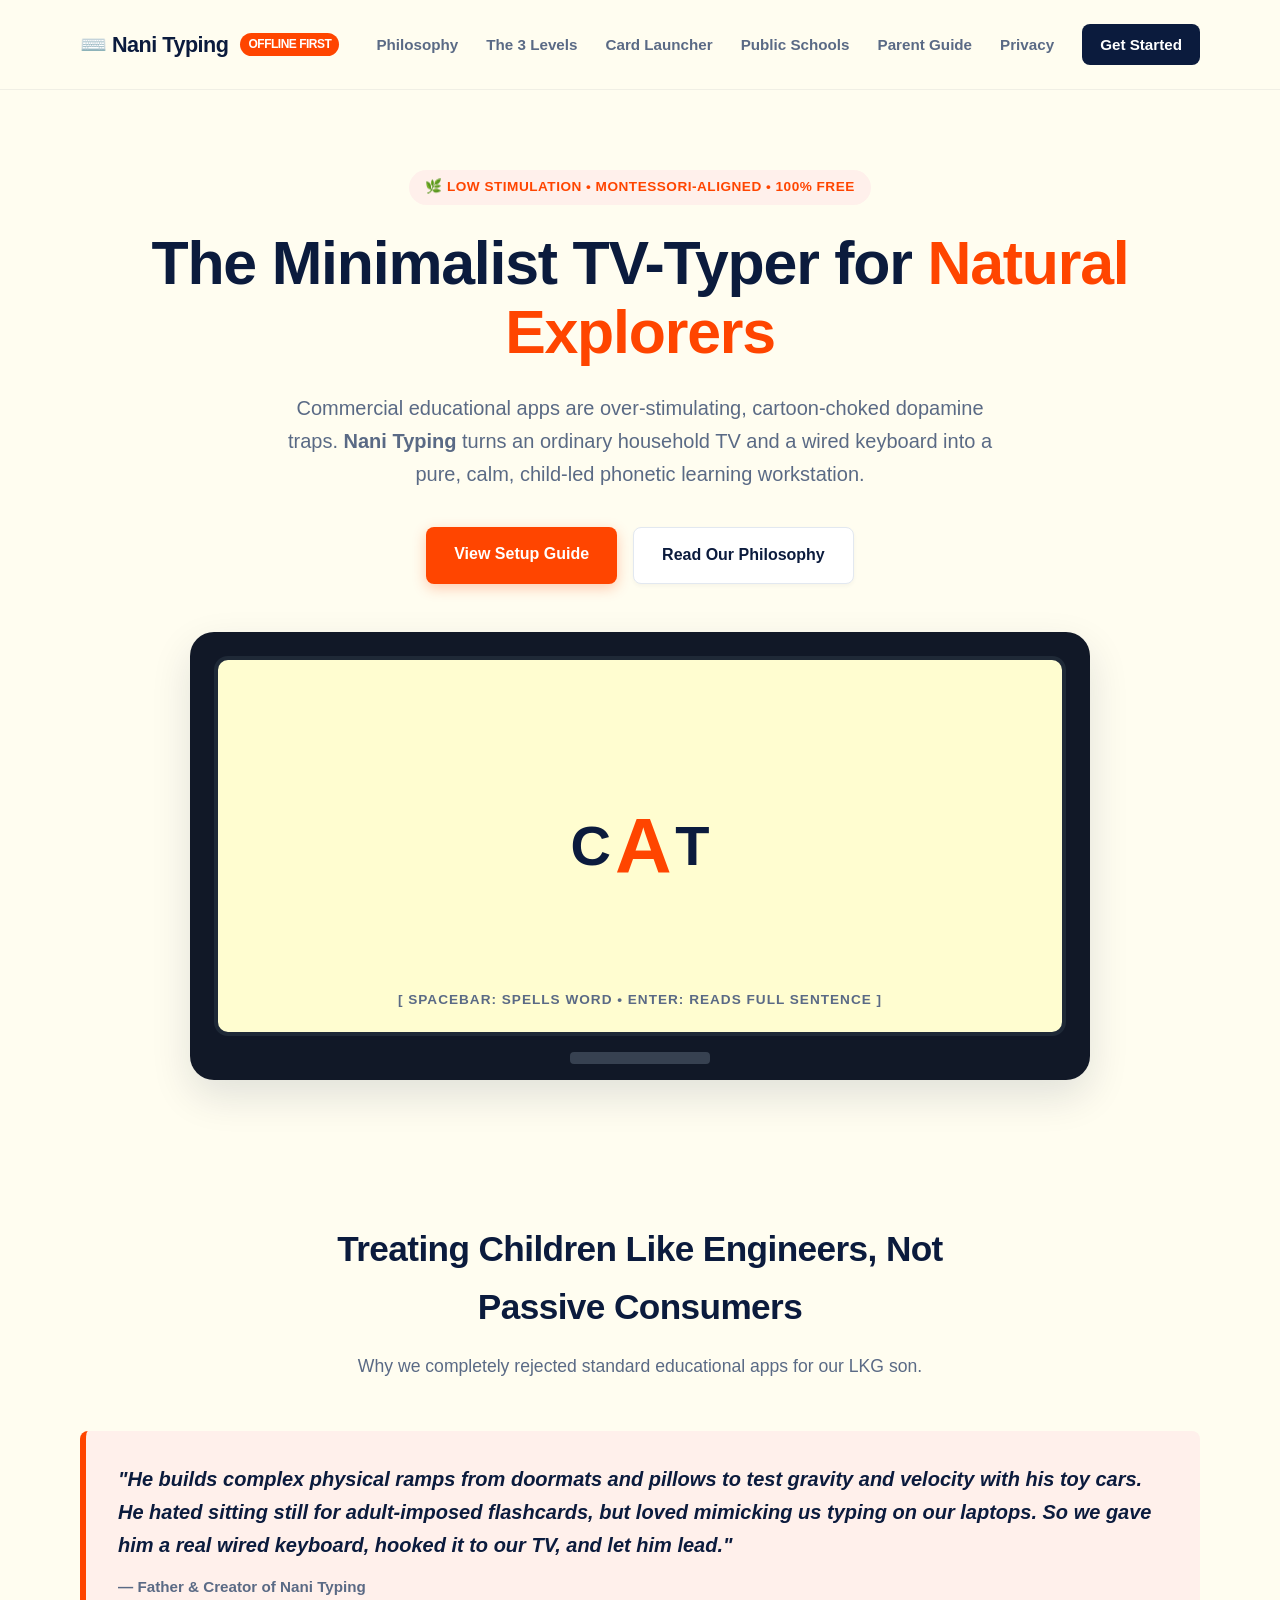
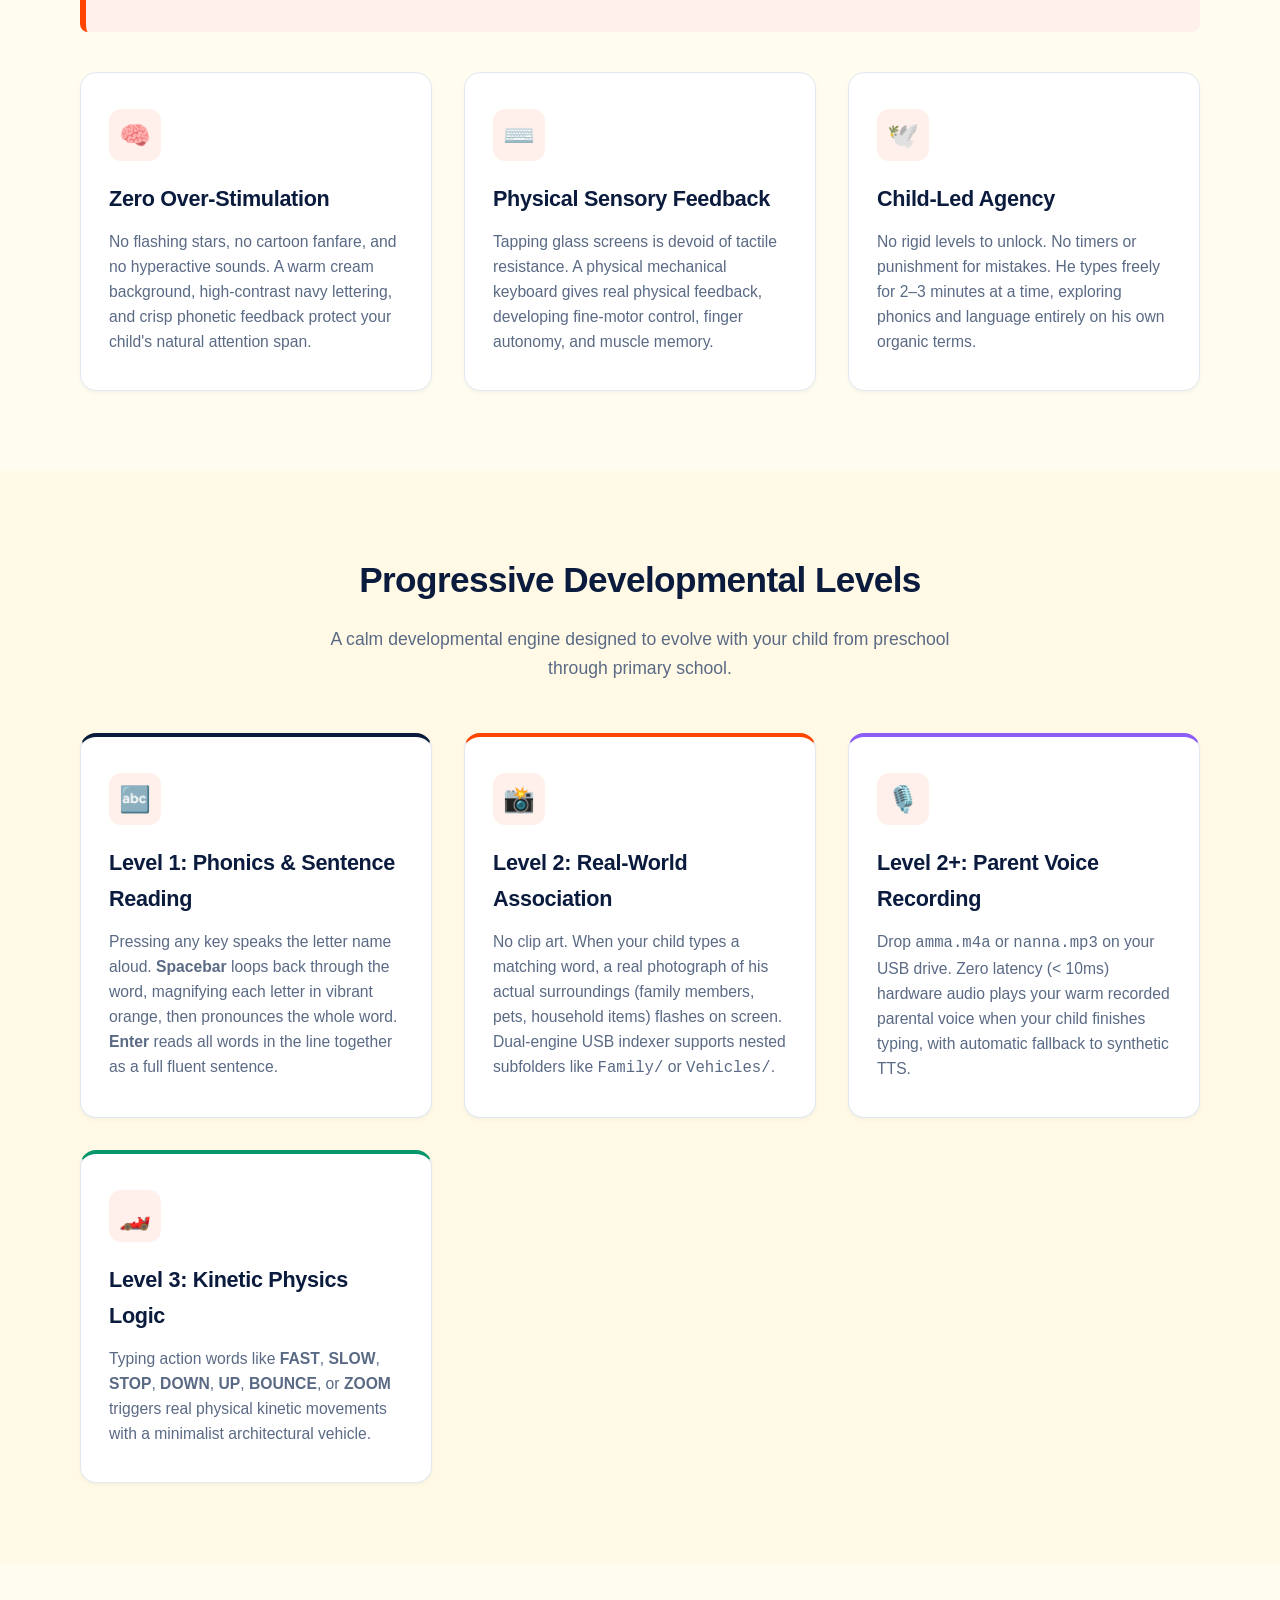
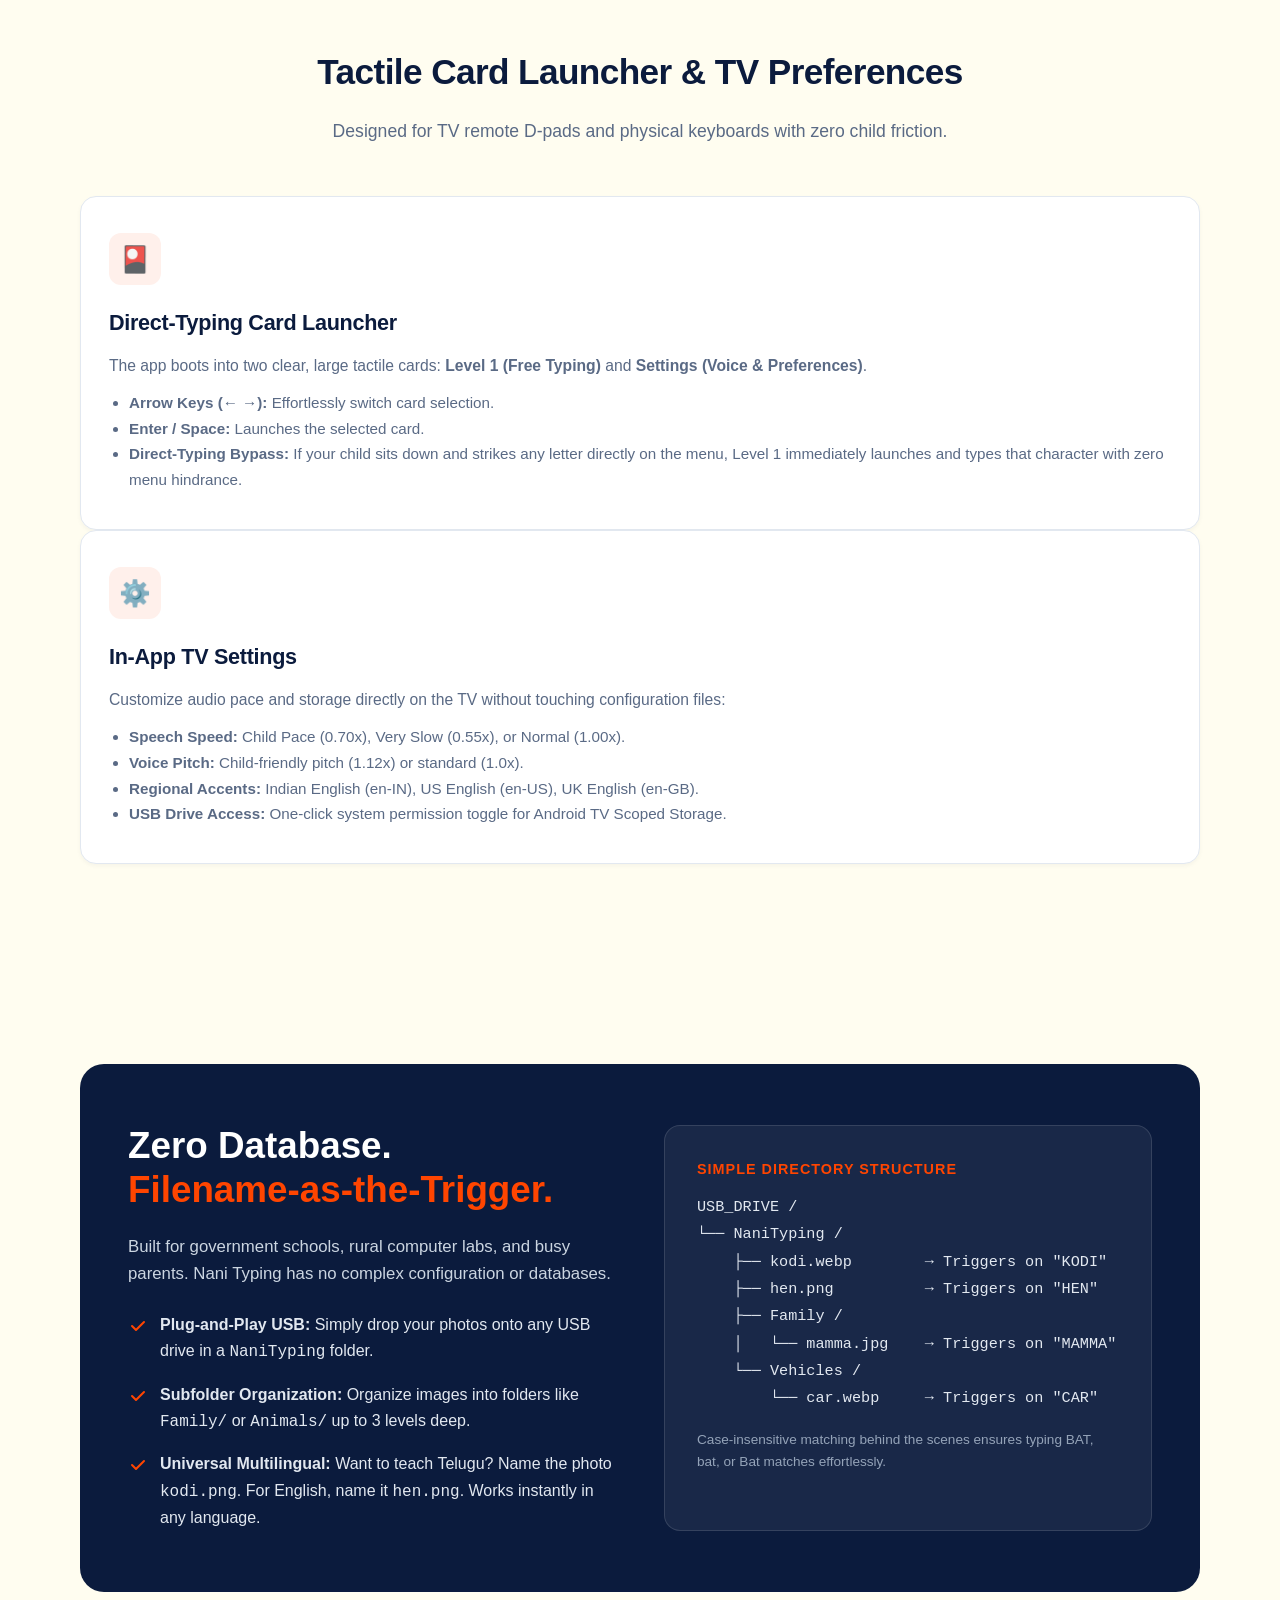
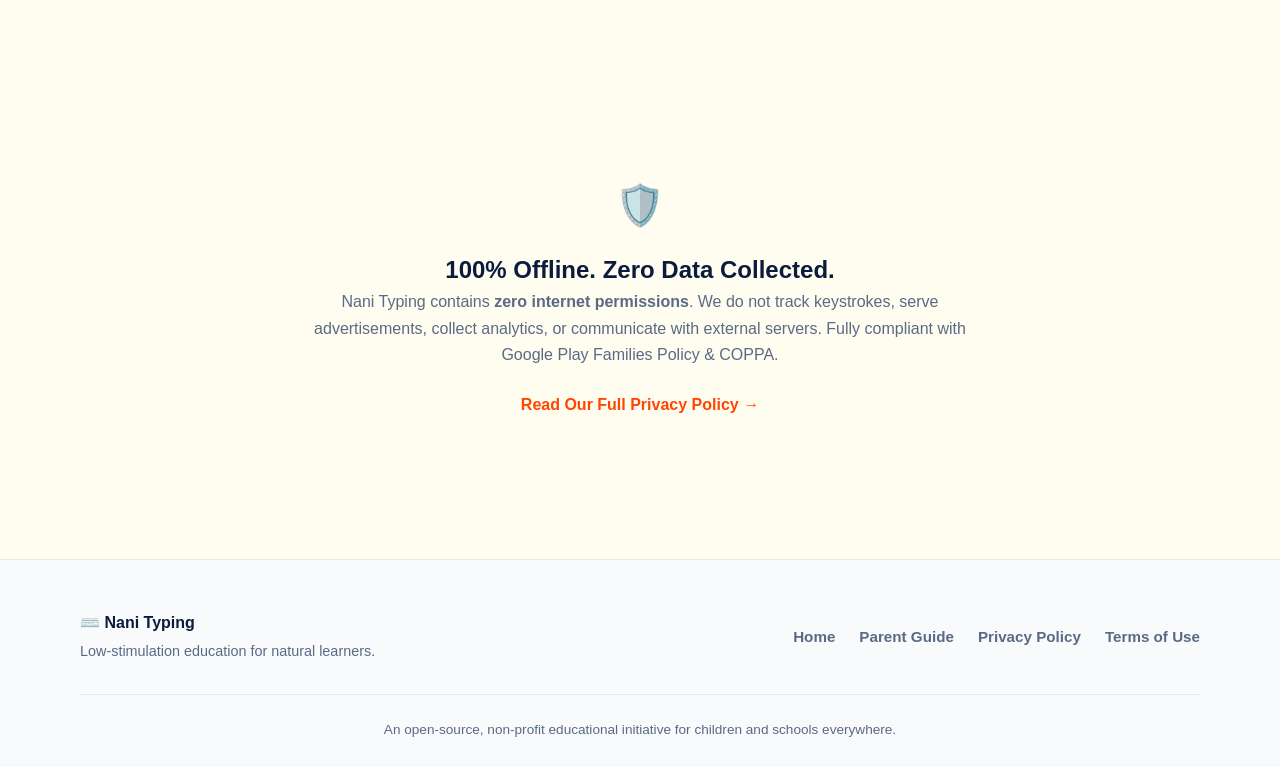
==== commit 66b9f133: "feat: Add zero-latency custom parent voice recording engine (Level 2+) - Implement SoundManager with" ====
--- a/website/index.html
+++ b/website/index.html
@@ -106,12 +106,12 @@
     </div>
   </section>
 
-  <!-- The 3 Progressive Levels -->
+  <!-- Progressive Learning Levels -->
   <section id="features" style="background: #FFF9E6;">
     <div class="container">
       <div class="section-head">
-        <h2>The 3 Progressive Levels</h2>
-        <p>A developmental engine designed to evolve with your child from preschool through primary school.</p>
+        <h2>Progressive Developmental Levels</h2>
+        <p>A calm developmental engine designed to evolve with your child from preschool through primary school.</p>
       </div>
 
       <div class="grid-3">
@@ -127,7 +127,15 @@
           <div class="card-icon">📸</div>
           <h3>Level 2: Real-World Association</h3>
           <p>
-            No clip art. When your child types a matching word, a real photograph of his actual surroundings (family members, pets, household items) flashes on screen. Dual-engine USB indexer supports subfolders like <code>Family/</code> or <code>Vehicles/</code>.
+            No clip art. When your child types a matching word, a real photograph of his actual surroundings (family members, pets, household items) flashes on screen. Dual-engine USB indexer supports nested subfolders like <code>Family/</code> or <code>Vehicles/</code>.
+          </p>
+        </div>
+
+        <div class="card" style="border-top: 4px solid #8B5CF6;">
+          <div class="card-icon">🎙️</div>
+          <h3>Level 2+: Parent Voice Recording</h3>
+          <p>
+            Drop <code>amma.m4a</code> or <code>nanna.mp3</code> on your USB drive. Zero latency (&lt; 10ms) hardware audio plays your warm recorded parental voice when your child finishes typing, with automatic fallback to synthetic TTS.
           </p>
         </div>
 
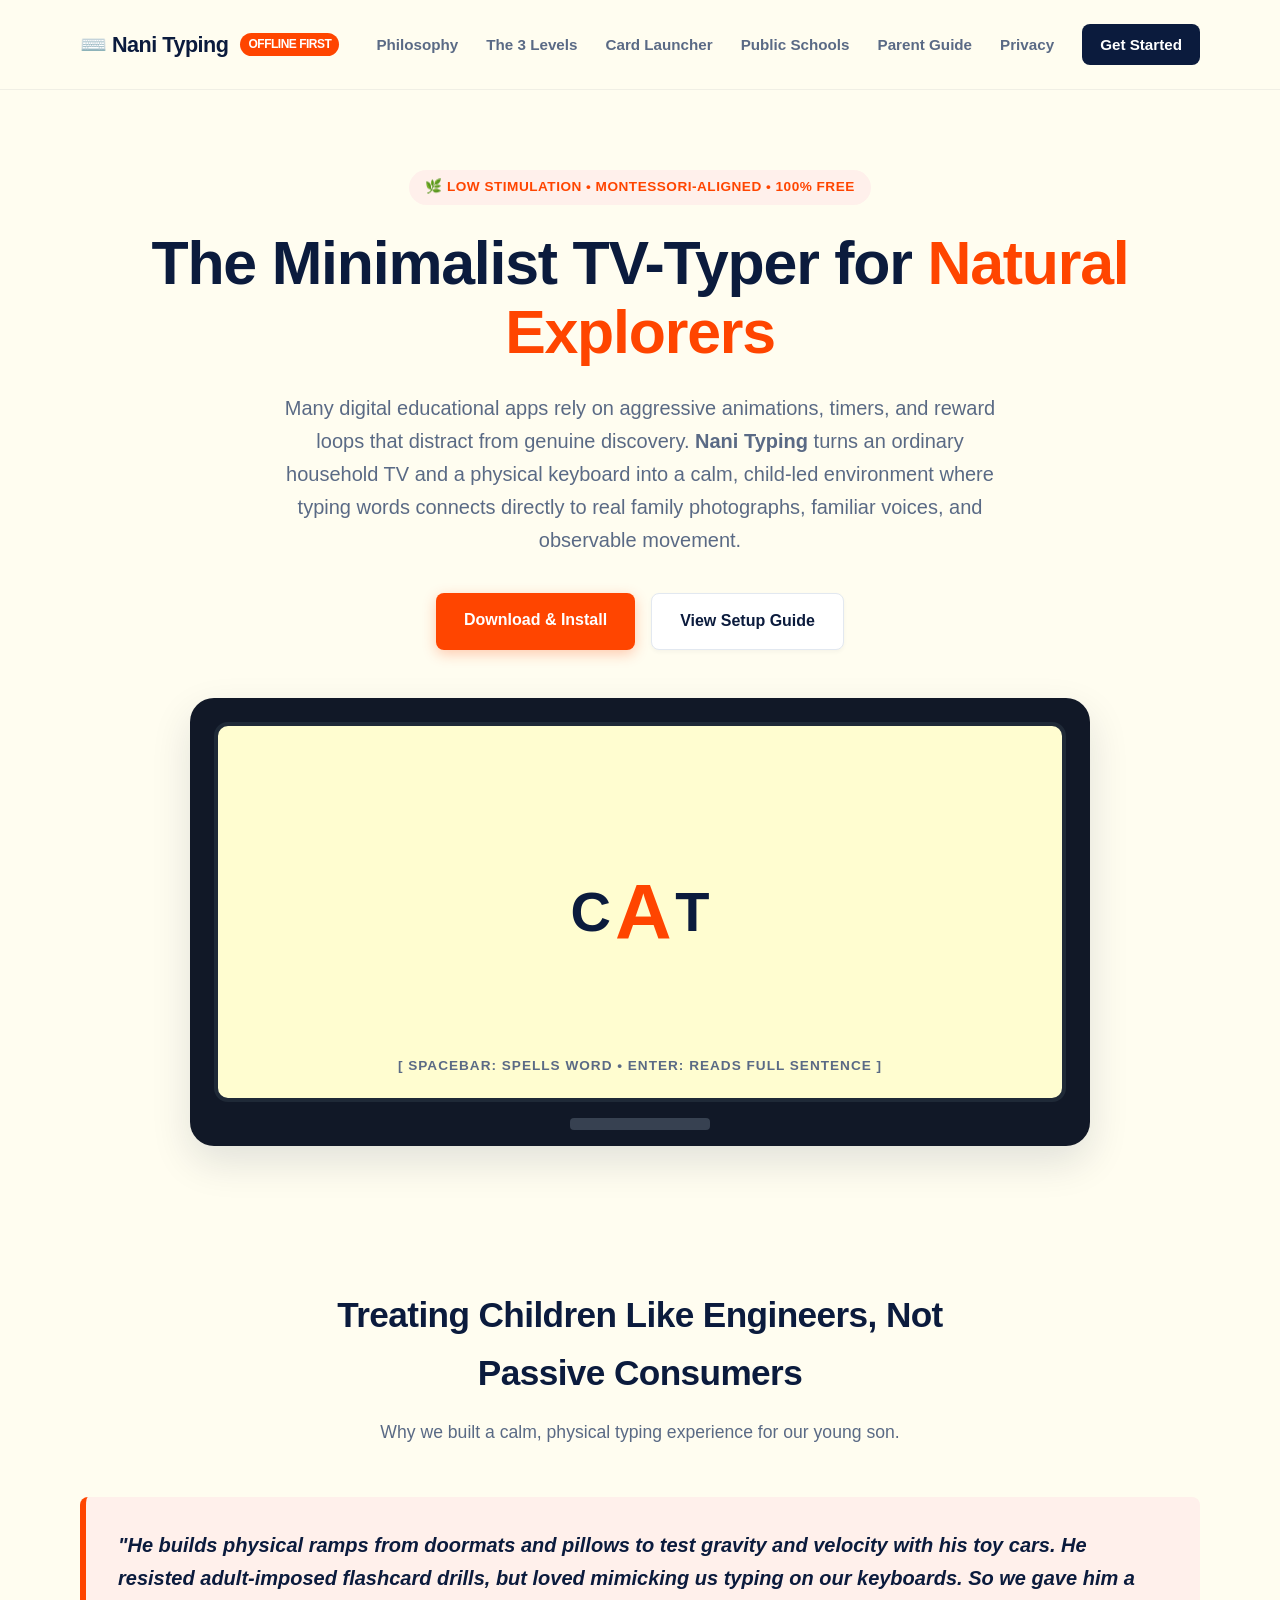
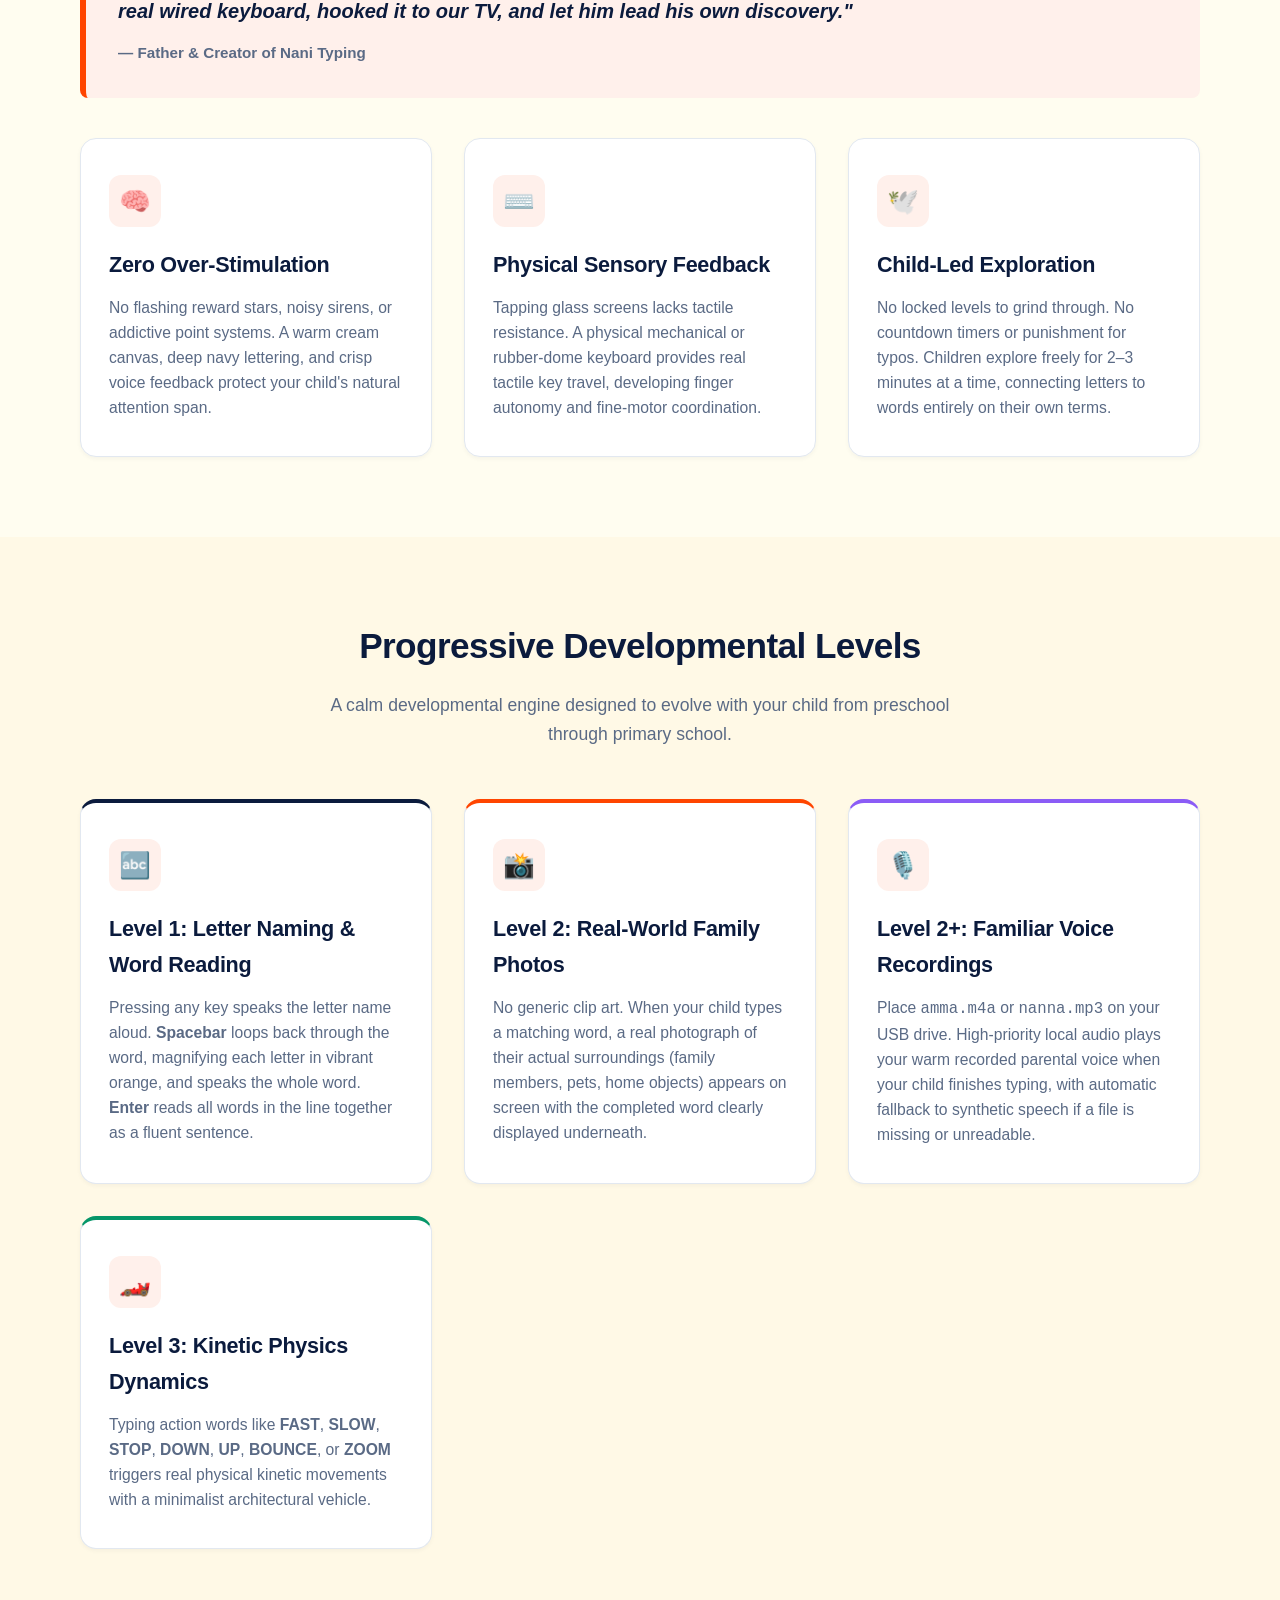
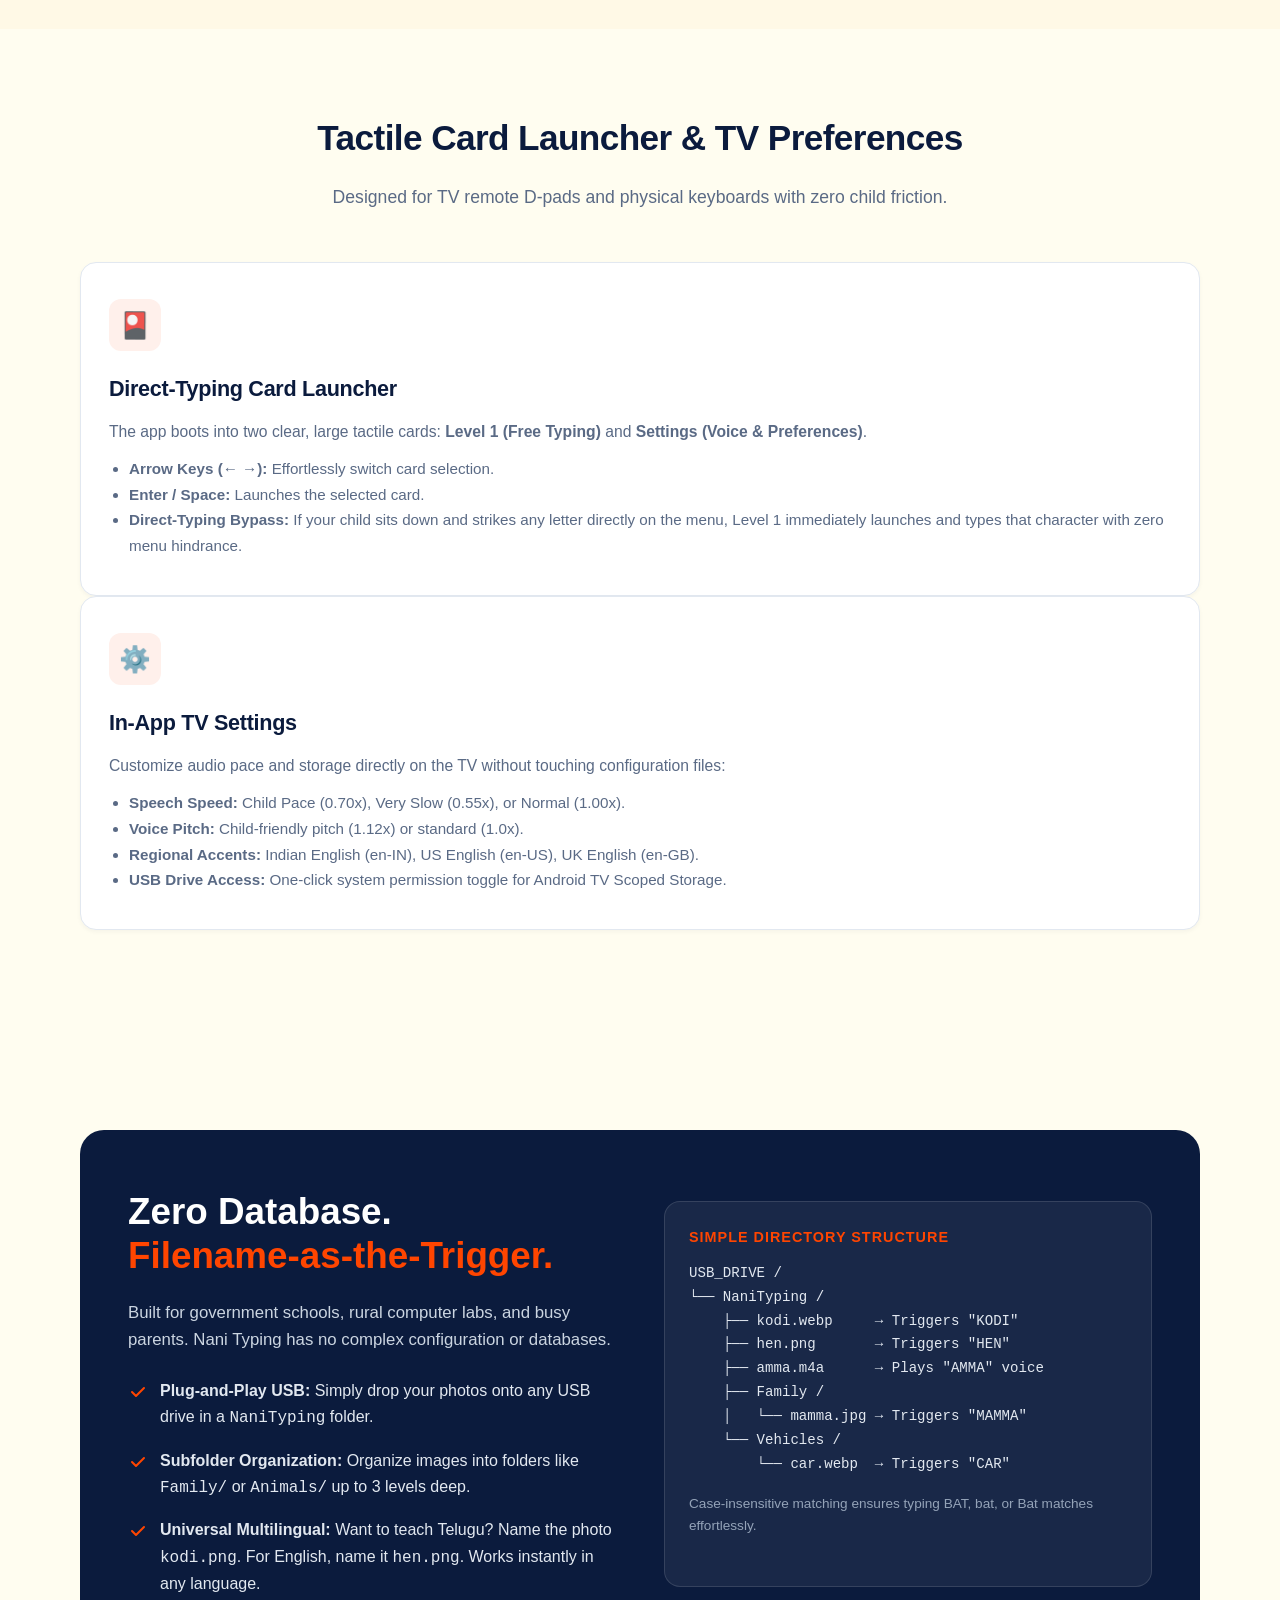
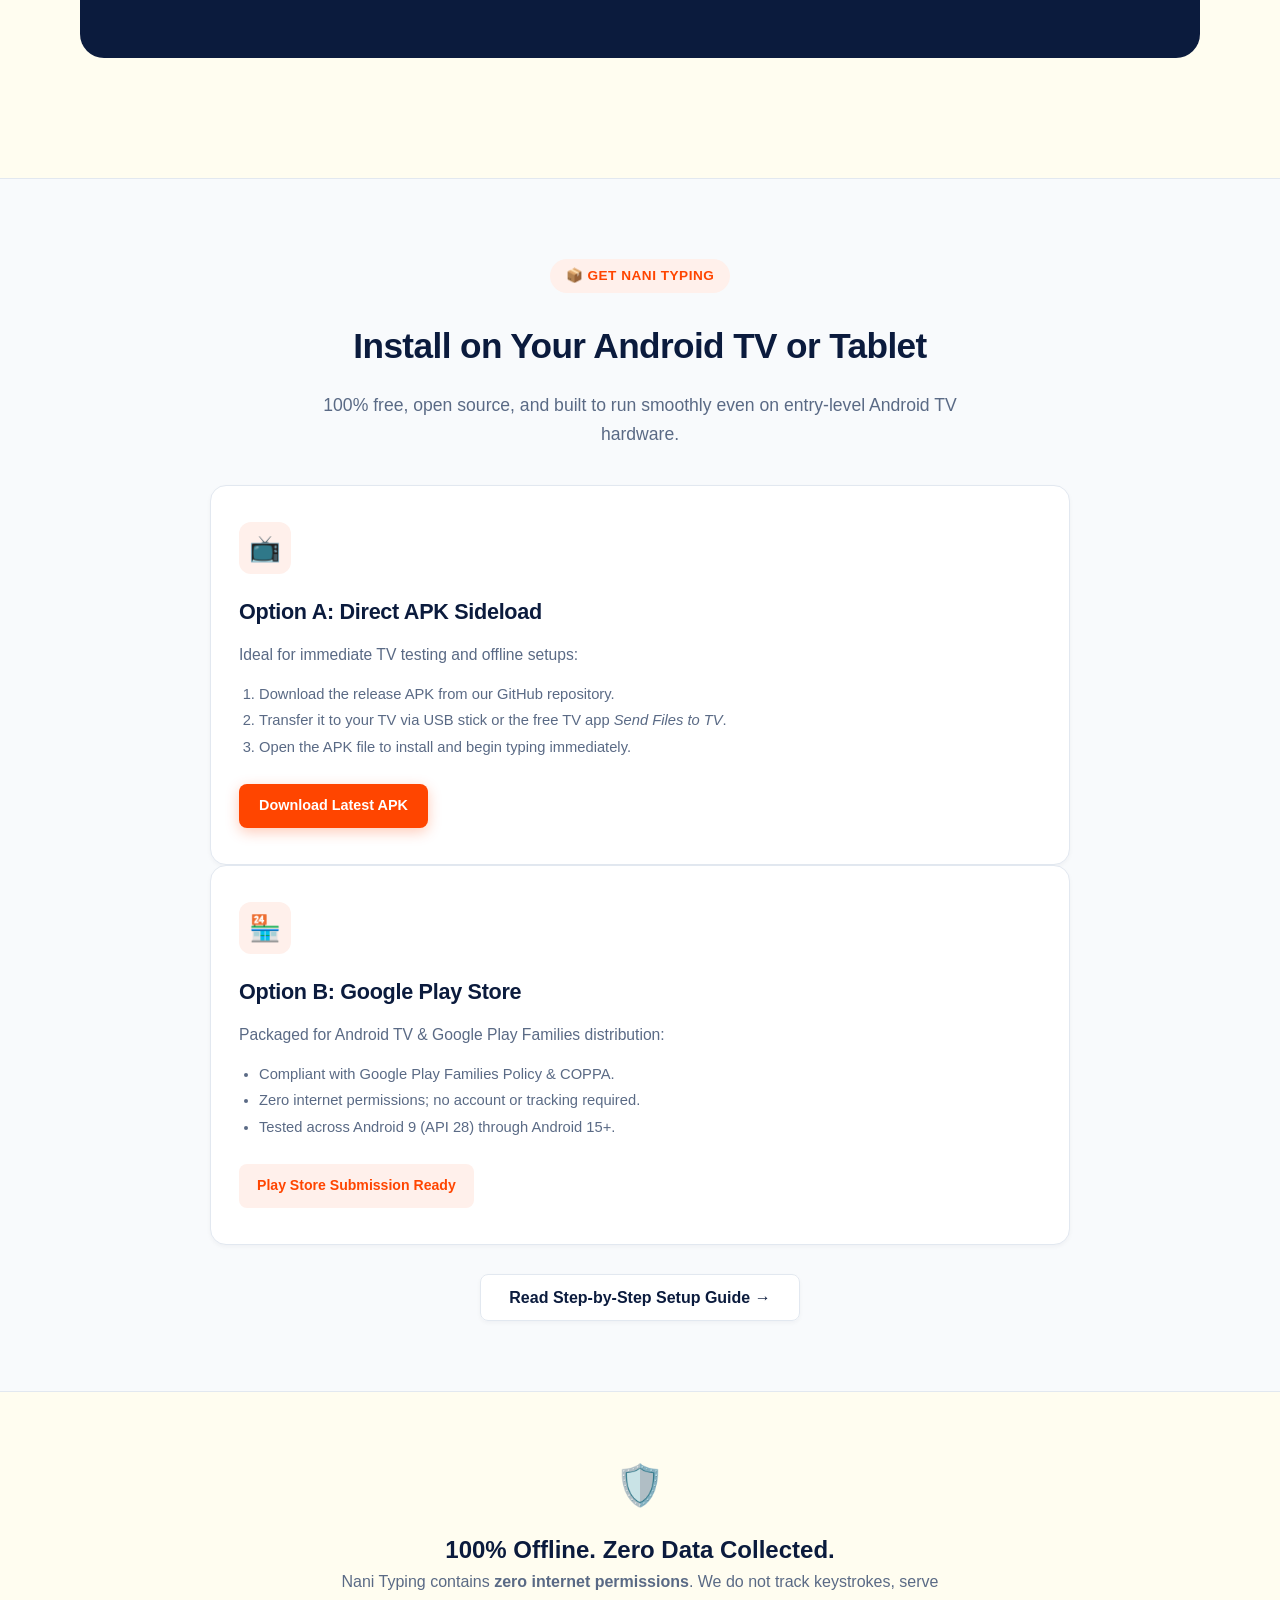
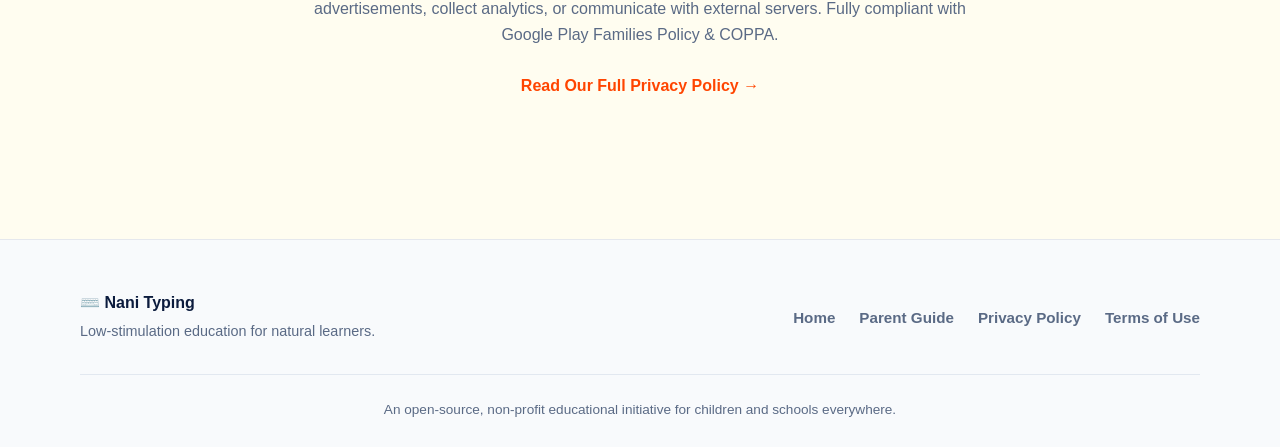
==== commit d2e2aea0: "feat: fortify app resilience, Play Store Families compliance, and mobile responsive website" ====
--- a/website/index.html
+++ b/website/index.html
@@ -34,13 +34,13 @@
       <div class="hero-pill">🌿 Low Stimulation • Montessori-Aligned • 100% Free</div>
       <h1>The Minimalist TV-Typer for <span class="highlight">Natural Explorers</span></h1>
       <p class="lead">
-        Commercial educational apps are over-stimulating, cartoon-choked dopamine traps. 
-        <strong>Nani Typing</strong> turns an ordinary household TV and a wired keyboard into a pure, calm, child-led phonetic learning workstation.
+        Many digital educational apps rely on aggressive animations, timers, and reward loops that distract from genuine discovery. 
+        <strong>Nani Typing</strong> turns an ordinary household TV and a physical keyboard into a calm, child-led environment where typing words connects directly to real family photographs, familiar voices, and observable movement.
       </p>
 
       <div class="hero-actions">
-        <a href="guide.html" class="btn-primary">View Setup Guide</a>
-        <a href="#philosophy" class="btn-secondary">Read Our Philosophy</a>
+        <a href="#download" class="btn-primary">Download & Install</a>
+        <a href="guide.html" class="btn-secondary">View Setup Guide</a>
       </div>
 
       <!-- TV Mockup Stage -->
@@ -66,14 +66,14 @@
     <div class="container">
       <div class="section-head">
         <h2>Treating Children Like Engineers, Not Passive Consumers</h2>
-        <p>Why we completely rejected standard educational apps for our LKG son.</p>
+        <p>Why we built a calm, physical typing experience for our young son.</p>
       </div>
 
       <div class="quote-box">
         <p>
-          "He builds complex physical ramps from doormats and pillows to test gravity and velocity with his toy cars. 
-          He hated sitting still for adult-imposed flashcards, but loved mimicking us typing on our laptops. 
-          So we gave him a real wired keyboard, hooked it to our TV, and let him lead."
+          "He builds physical ramps from doormats and pillows to test gravity and velocity with his toy cars. 
+          He resisted adult-imposed flashcard drills, but loved mimicking us typing on our keyboards. 
+          So we gave him a real wired keyboard, hooked it to our TV, and let him lead his own discovery."
         </p>
         <cite>— Father & Creator of Nani Typing</cite>
       </div>
@@ -83,7 +83,7 @@
           <div class="card-icon">🧠</div>
           <h3>Zero Over-Stimulation</h3>
           <p>
-            No flashing stars, no cartoon fanfare, and no hyperactive sounds. A warm cream background, high-contrast navy lettering, and crisp phonetic feedback protect your child's natural attention span.
+            No flashing reward stars, noisy sirens, or addictive point systems. A warm cream canvas, deep navy lettering, and crisp voice feedback protect your child's natural attention span.
           </p>
         </div>
 
@@ -91,15 +91,15 @@
           <div class="card-icon">⌨️</div>
           <h3>Physical Sensory Feedback</h3>
           <p>
-            Tapping glass screens is devoid of tactile resistance. A physical mechanical keyboard gives real physical feedback, developing fine-motor control, finger autonomy, and muscle memory.
+            Tapping glass screens lacks tactile resistance. A physical mechanical or rubber-dome keyboard provides real tactile key travel, developing finger autonomy and fine-motor coordination.
           </p>
         </div>
 
         <div class="card">
           <div class="card-icon">🕊️</div>
-          <h3>Child-Led Agency</h3>
-          <p>
-            No rigid levels to unlock. No timers or punishment for mistakes. He types freely for 2–3 minutes at a time, exploring phonics and language entirely on his own organic terms.
+          <h3>Child-Led Exploration</h3>
+          <p>
+            No locked levels to grind through. No countdown timers or punishment for typos. Children explore freely for 2–3 minutes at a time, connecting letters to words entirely on their own terms.
           </p>
         </div>
       </div>
@@ -117,31 +117,31 @@
       <div class="grid-3">
         <div class="card" style="border-top: 4px solid var(--text-navy);">
           <div class="card-icon">🔤</div>
-          <h3>Level 1: Phonics & Sentence Reading</h3>
-          <p>
-            Pressing any key speaks the letter name aloud. <strong>Spacebar</strong> loops back through the word, magnifying each letter in vibrant orange, then pronounces the whole word. <strong>Enter</strong> reads all words in the line together as a full fluent sentence.
+          <h3>Level 1: Letter Naming & Word Reading</h3>
+          <p>
+            Pressing any key speaks the letter name aloud. <strong>Spacebar</strong> loops back through the word, magnifying each letter in vibrant orange, and speaks the whole word. <strong>Enter</strong> reads all words in the line together as a fluent sentence.
           </p>
         </div>
 
         <div class="card" style="border-top: 4px solid var(--accent-orange);">
           <div class="card-icon">📸</div>
-          <h3>Level 2: Real-World Association</h3>
-          <p>
-            No clip art. When your child types a matching word, a real photograph of his actual surroundings (family members, pets, household items) flashes on screen. Dual-engine USB indexer supports nested subfolders like <code>Family/</code> or <code>Vehicles/</code>.
+          <h3>Level 2: Real-World Family Photos</h3>
+          <p>
+            No generic clip art. When your child types a matching word, a real photograph of their actual surroundings (family members, pets, home objects) appears on screen with the completed word clearly displayed underneath.
           </p>
         </div>
 
         <div class="card" style="border-top: 4px solid #8B5CF6;">
           <div class="card-icon">🎙️</div>
-          <h3>Level 2+: Parent Voice Recording</h3>
-          <p>
-            Drop <code>amma.m4a</code> or <code>nanna.mp3</code> on your USB drive. Zero latency (&lt; 10ms) hardware audio plays your warm recorded parental voice when your child finishes typing, with automatic fallback to synthetic TTS.
+          <h3>Level 2+: Familiar Voice Recordings</h3>
+          <p>
+            Place <code>amma.m4a</code> or <code>nanna.mp3</code> on your USB drive. High-priority local audio plays your warm recorded parental voice when your child finishes typing, with automatic fallback to synthetic speech if a file is missing or unreadable.
           </p>
         </div>
 
         <div class="card" style="border-top: 4px solid #059669;">
           <div class="card-icon">🏎️</div>
-          <h3>Level 3: Kinetic Physics Logic</h3>
+          <h3>Level 3: Kinetic Physics Dynamics</h3>
           <p>
             Typing action words like <strong>FAST</strong>, <strong>SLOW</strong>, <strong>STOP</strong>, <strong>DOWN</strong>, <strong>UP</strong>, <strong>BOUNCE</strong>, or <strong>ZOOM</strong> triggers real physical kinetic movements with a minimalist architectural vehicle.
           </p>
@@ -213,21 +213,69 @@
             </li>
           </ul>
         </div>
-        <div style="background: rgba(255,255,255,0.06); padding: 32px; border-radius: 16px; border: 1px solid rgba(255,255,255,0.12);">
+        <div style="background: rgba(255,255,255,0.06); padding: 24px; border-radius: 16px; border: 1px solid rgba(255,255,255,0.12); max-width: 100%; overflow: hidden;">
           <h4 style="color: var(--accent-orange); font-size: 0.9rem; text-transform: uppercase; margin-bottom: 12px; letter-spacing: 1px;">Simple Directory Structure</h4>
-          <pre style="color: #E2E8F0; font-family: monospace; font-size: 0.95rem; line-height: 1.8;">
+          <pre style="color: #E2E8F0; font-family: monospace; font-size: 0.88rem; line-height: 1.7; overflow-x: auto; white-space: pre-wrap; word-break: break-word;">
 USB_DRIVE /
 └── NaniTyping /
-    ├── kodi.webp        → Triggers on "KODI"
-    ├── hen.png          → Triggers on "HEN"
+    ├── kodi.webp     → Triggers "KODI"
+    ├── hen.png       → Triggers "HEN"
+    ├── amma.m4a      → Plays "AMMA" voice
     ├── Family /
-    │   └── mamma.jpg    → Triggers on "MAMMA"
+    │   └── mamma.jpg → Triggers "MAMMA"
     └── Vehicles /
-        └── car.webp     → Triggers on "CAR"</pre>
+        └── car.webp  → Triggers "CAR"</pre>
           <p style="font-size: 0.85rem; color: #94A3B8; margin-top: 16px;">
-            Case-insensitive matching behind the scenes ensures typing BAT, bat, or Bat matches effortlessly.
-          </p>
-        </div>
+            Case-insensitive matching ensures typing BAT, bat, or Bat matches effortlessly.
+          </p>
+        </div>
+      </div>
+    </div>
+  </section>
+
+  <!-- Download & Installation Section -->
+  <section id="download" style="background: #F8FAFC; border-top: 1px solid var(--border-subtle); border-bottom: 1px solid var(--border-subtle);">
+    <div class="container" style="max-width: 860px;">
+      <div class="section-head" style="margin-bottom: 36px;">
+        <div class="hero-pill">📦 Get Nani Typing</div>
+        <h2>Install on Your Android TV or Tablet</h2>
+        <p>100% free, open source, and built to run smoothly even on entry-level Android TV hardware.</p>
+      </div>
+
+      <div class="grid-2" style="text-align: left; margin-bottom: 40px;">
+        <div class="card">
+          <div class="card-icon">📺</div>
+          <h3>Option A: Direct APK Sideload</h3>
+          <p style="margin-bottom: 14px;">Ideal for immediate TV testing and offline setups:</p>
+          <ol style="padding-left: 20px; font-size: 0.92rem; color: var(--text-muted); line-height: 1.8;">
+            <li>Download the release APK from our GitHub repository.</li>
+            <li>Transfer it to your TV via USB stick or the free TV app <em>Send Files to TV</em>.</li>
+            <li>Open the APK file to install and begin typing immediately.</li>
+          </ol>
+          <div style="margin-top: 24px;">
+            <a href="https://github.com/anilkumarkatam/Nanitying1/releases" class="btn-primary" style="display: inline-block; font-size: 0.9rem; padding: 10px 20px;">Download Latest APK</a>
+          </div>
+        </div>
+
+        <div class="card">
+          <div class="card-icon">🏪</div>
+          <h3>Option B: Google Play Store</h3>
+          <p style="margin-bottom: 14px;">Packaged for Android TV & Google Play Families distribution:</p>
+          <ul style="padding-left: 20px; font-size: 0.92rem; color: var(--text-muted); line-height: 1.8;">
+            <li>Compliant with Google Play Families Policy & COPPA.</li>
+            <li>Zero internet permissions; no account or tracking required.</li>
+            <li>Tested across Android 9 (API 28) through Android 15+.</li>
+          </ul>
+          <div style="margin-top: 24px;">
+            <span style="display: inline-block; padding: 10px 18px; background: var(--accent-orange-soft); color: var(--accent-orange); border-radius: var(--radius-sm); font-weight: 700; font-size: 0.88rem;">
+              Play Store Submission Ready
+            </span>
+          </div>
+        </div>
+      </div>
+
+      <div style="text-align: center;">
+        <a href="guide.html" class="btn-secondary">Read Step-by-Step Setup Guide &rarr;</a>
       </div>
     </div>
   </section>
--- a/website/styles.css
+++ b/website/styles.css
@@ -28,12 +28,28 @@
   padding: 0;
 }
 
+html, body {
+  width: 100%;
+  max-width: 100vw;
+  overflow-x: hidden;
+}
+
 body {
   font-family: var(--font-sans);
   background-color: var(--bg-cream);
   color: var(--text-navy);
   line-height: 1.65;
   -webkit-font-smoothing: antialiased;
+}
+
+pre, code {
+  max-width: 100%;
+  overflow-x: auto;
+}
+
+pre {
+  white-space: pre-wrap;
+  word-break: break-word;
 }
 
 /* Container */
@@ -509,8 +525,111 @@
   .arch-box {
     grid-template-columns: 1fr;
     padding: 36px 24px;
+    gap: 32px;
   }
   .tv-screen {
     height: 280px;
   }
 }
+
+@media (max-width: 768px) {
+  .nav-wrap {
+    flex-direction: column;
+    gap: 16px;
+    align-items: center;
+    text-align: center;
+  }
+  nav.main-nav {
+    flex-wrap: wrap;
+    justify-content: center;
+    gap: 12px 18px;
+  }
+  .hero {
+    padding: 50px 0 40px;
+  }
+  .hero-actions {
+    flex-direction: column;
+    align-items: stretch;
+    max-width: 320px;
+    margin: 0 auto 36px;
+  }
+  .grid-3, .grid-2 {
+    grid-template-columns: 1fr;
+  }
+}
+
+@media (max-width: 480px) {
+  header.site-header {
+    padding: 16px 0;
+  }
+  .brand {
+    font-size: 1.15rem;
+    flex-direction: column;
+    gap: 6px;
+  }
+  nav.main-nav {
+    gap: 8px 12px;
+    font-size: 0.85rem;
+  }
+  .hero-pill {
+    font-size: 0.75rem;
+    padding: 4px 12px;
+  }
+  .hero h1 {
+    font-size: 1.85rem;
+    letter-spacing: -0.5px;
+  }
+  .hero p.lead {
+    font-size: 1.05rem;
+  }
+  .tv-stage {
+    padding: 16px 12px 12px;
+  }
+  .tv-screen {
+    height: 200px;
+  }
+  .screen-text {
+    font-size: 2rem;
+  }
+  .screen-photo-card {
+    padding: 10px;
+  }
+  .screen-photo-card img {
+    width: 120px;
+    height: 80px;
+  }
+  .arch-box {
+    padding: 24px 16px;
+    margin: 24px 0;
+  }
+  .arch-box h2 {
+    font-size: 1.7rem;
+  }
+  .card {
+    padding: 24px 18px;
+  }
+  .quote-box {
+    padding: 20px;
+  }
+  .quote-box p {
+    font-size: 1.05rem;
+  }
+  .legal-content {
+    padding: 28px 16px;
+    margin: 30px auto;
+  }
+  .legal-content h1 {
+    font-size: 1.8rem;
+  }
+  .footer-wrap {
+    flex-direction: column;
+    text-align: center;
+    gap: 16px;
+  }
+  .footer-links {
+    flex-wrap: wrap;
+    justify-content: center;
+    gap: 12px;
+  }
+}
+
